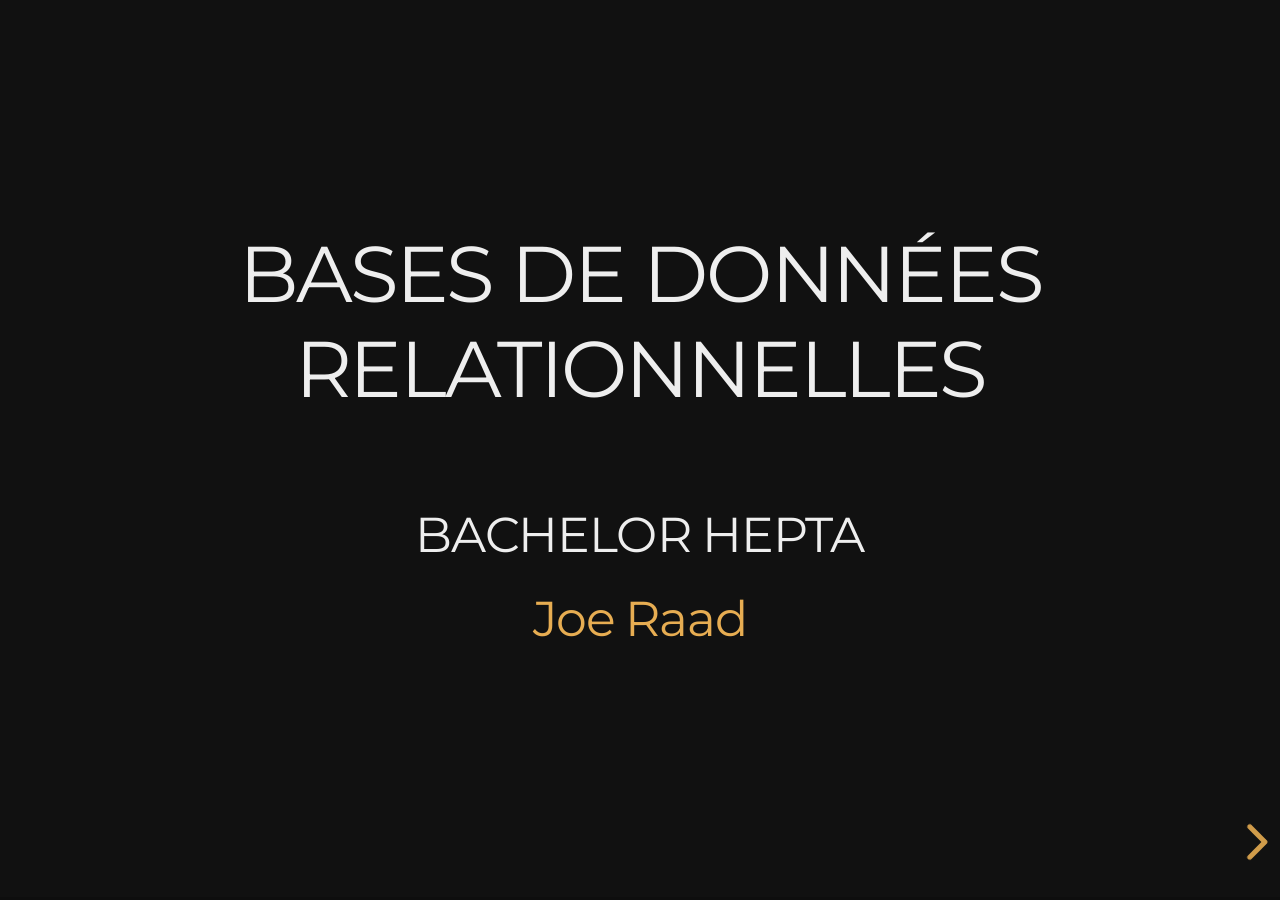
==== index.html @ 390ecd88 "Initial commit: Graphes de Connaissances course slides Reveal.js deck for the "Graphes de Connaissan" ====
<!doctype html>
<html lang="en">

<head>
	<meta charset="utf-8">
	<meta name="viewport" content="width=device-width, initial-scale=1.0, maximum-scale=1.0, user-scalable=no">
	<meta name="robots" content="noindex, nofollow">

	<title>BDR - Joe Raad</title>

	<link rel="stylesheet" href="dist/reset.css">
	<link rel="stylesheet" href="dist/reveal.css">
	<link rel="stylesheet" href="dist/theme/night.css">
	<link rel="stylesheet" href="css/custom.css">

	<!-- Theme used for syntax highlighted code -->
	<link rel="stylesheet" href="plugin/highlight/monokai.css">
</head>

<body>
	<div class="reveal">
		<div class="slides">
			<section>
				<h2>BASES DE DONNÉES RELATIONNELLES</h2>
				<br>
				<h3>BACHELOR HEPTA</h3>
				</p>
				<p>
				<h3><a href="http://joe-raad.com">Joe Raad</a>
					<h3>
						</p>
			</section>
			<section id="fragments">
				<h3>Qu'est-ce qu'une base de données relationnelle (BDR) ?</h3>
				<p>
					C'est un système de gestion de données qui organisent les informations en tables interconnectées.
				</p>
				<p class="fragment">
					Les BDR permettent de stocker, organiser et interroger des données de manière structurée.
				</p>
			</section>
			<section>
				<h3>Les feuilles de calcul sont-elles des BDR ?</h3>
				<img src="figures/feuilles-de-calcul.png" alt="Logo IBM" style="max-width: 50%; height: auto;">
				<p>
					Les feuilles de calcul (comme Excel, Sheets, LibreOfficeCalc) sont accessibles et faciles à utiliser
					ce qui les rend populaires pour des
					tâches simples de gestion de données.
				</p>
				<p class="fragment">
					Elles peuvent être considérées comme des bases de données simples, 
					<strong>mais elles ne sont pas des BDR.</strong>
				</p>
			</section>

			<section>
				<h3>Fonctionnalités des feuilles de calcul</h3>
				<p>
					Avec une feuille de calcul, il est possible de :
				<ul>
					<li class="fragment">Stocker des données de façon structurée.
					<li class="fragment">Trier, filtrer et rechercher des données.
					<li class="fragment">Effectuer des calculs en utilisant des formules.
					<li class="fragment">Créer des graphiques pour visualiser les données.
					<li class="fragment">Partager et collaborer sur les données avec d’autres utilisateurs.
				</ul>
				</p>

			</section>

			<section>
				<h3>Limites des feuilles de calcul</h3>
				<ul>
					<li class="fragment">Sécurité et permissions limitées
					<li class="fragment">Peu adaptée aux grands volumes
					<li class="fragment">Pas de gestion de conflits
					<li class="fragment">Pas de langage de requête
					<li class="fragment">Redondance des données
					<li class="fragment">Aucune garantie d’intégrité
				</ul>
				<aside class="notes">
					- Sécurité et permissions limitées : Il est difficile de contrôler précisément qui peut voir ou
					modifier les données.
					- Peu adaptée aux grands volumes : Les performances diminuent rapidement avec de grandes quantités
					de données.
					- Pas multi-utilisateur : Les conflits apparaissent facilement si plusieurs personnes éditent le
					fichier en même temps.
					- Pas de langage de requête : On utilise des formules à la place d’un langage structuré comme SQL.
					- Redondance des données : Les mêmes informations peuvent être dupliquées à plusieurs endroits, ce
					qui augmente le risque d’erreurs.
					- Aucune garantie d’intégrité : Il n’y a pas de règles automatiques pour empêcher les incohérences
					ou les erreurs logiques dans les données.
				</aside>
			</section>

			<section id="fragments">
				<h3>Pourquoi utiliser une BDR ?</h3>
				<p>
				<ul>
					<li class="fragment">Éviter la redondance des données</li>
					<li class="fragment">Améliorer l'intégrité des données</li>
					<li class="fragment">Interroger des données complexes</li>
					<li class="fragment">Gérer et manipuler de grandes quantités de données</li>
					<li class="fragment">Sécuriser les données (permissions utilisateurs)</li>
					<li class="fragment">Gérer l'accès concurrent</li>
				</ul>
				</p>
			</section>


			<section data-transition="slide" data-background-transition="zoom">

				<section>
					<h3>Cas pratique:</h3>
					<p>
						Organisation des résultats des finales de Rolland Garros.
					</p>
					<img src="figures/rg-logo.svg" alt="Roland Garros"
						style="max-width: 20%; height: auto;">
				</section>
				<section>
					<h3>Gestion avec les feuilles de calcul</h3>
					<img src="figures/example-rg.png" alt="Feuille de calcul des finales de Roland Garros"
						style="max-width: 100%; height: auto;">
				</section>
				<section>
					<h3>Redondance</h3>
					<p>
						La date de naissance de Nadal ne changera pas mais répété à plusieurs reprises.
					</p>
					<img src="figures/example-rg.png" alt="Feuille de calcul des finales de Roland Garros"
						style="max-width: 100%; height: auto;">
				</section>
				<section>
					<h3>Incohérence</h3>
					<p>
						Risque d’erreurs de saisie (ex : "Espagne", "Espagnol", "espagnole").
					</p>
					<img src="figures/example-rg.png" alt="Feuille de calcul des finales de Roland Garros"
						style="max-width: 100%; height: auto;">
				</section>
				<section>
					<h3>Manque d’intégrité</h3>
					<p>
						Aucune règle n’empêche le même joueur d’avoir deux dates de naissances différentes ou de jouer contre lui même
					</p>
					<img src="figures/example-rg.png" alt="Feuille de calcul des finales de Roland Garros"
						style="max-width: 100%; height: auto;">
				</section>
				<section>
					<h3>Difficulté d’analyse</h3>
					<p>
						Pour connaître le nombre de victoires de Nadal, il faudra uniformiser les données puis compter le nombre de fois où son nom apparait comme num joueur désigné par “victoire”
					</p>
					<img src="figures/example-rg.png" alt="Feuille de calcul des finales de Roland Garros"
						style="max-width: 100%; height: auto;">
				</section>
				<section>
					<h3>Passage à l’échelle</h3>
					<p>
						Plus la table grandit, avec des détails sur chaque partie de chaque match, plus les problèmes s’accentuent.
					</p>
					<img src="figures/example-rg.png" alt="Feuille de calcul des finales de Roland Garros"
						style="max-width: 100%; height: auto;">
				</section>
				<section>
					<h3>La solution en BDR</h3>
					<img src="figures/example-rg-bd.png" alt="Feuille de calcul des finales de Roland Garros"
						style="max-width: 70%; height: auto;">
				</section>
			</section>
			<section>
				<h3>Conclusion</h3>
				<p>
					Les feuilles de calcul sont pratiques pour des tâches simples, mais elles ne sont pas adaptées pour la gestion de données complexes et volumineuses.
					</p>
				<p class="fragment">
					Les BDR sont essentielles pour la gestion des données dans de nombreux domaines, notamment les
					entreprises, les administrations publiques, les transactions financières et les applications web.
				</p>
				<aside class="notes">
					Par exemple, dans les entreprises, elles permettent de centraliser des informations critiques telles que les données clients, les commandes, les stocks ou la comptabilité. 
					Dans les administrations publiques, elles servent à gérer des bases de données citoyennes (état civil, impôts, sécurité sociale). 
					Dans le secteur des transactions financières, les BDR assurent la fiabilité et la traçabilité des opérations bancaires en temps réel, tout en garantissant la sécurité des données sensibles. 
					Enfin, dans les applications web, comme les sites e-commerce ou les réseaux sociaux, elles gèrent efficacement les profils utilisateurs, les contenus, les historiques d’achat ou les interactions en ligne, tout en permettant un accès rapide et simultané à des millions d’utilisateurs.
				</aside>
			</section>
			<section>
				<h3>Objectifs du cours</h3>
				<p>
					À la fin de ce cours, vous serez capable de:
				<ol>
					<li>Comprendre l’histoire et la motivation des BDR</li>
					<li>Modéliser des données de manière efficace</li>
					<li>Créer une base de données dans un SGBD</li>
					<li>Interroger les données avec SQL</li>
				</ol>
				</p>
			</section>

			<section>
				<h3>Histoire des BDR</h3>
				<p>
					Les BDR ont été introduites dans les années 1970 par Edgar F. Codd, qui a proposé le modèle
					relationnel.
					<img src="figures/codd-image.jpeg" alt="Feuille de calcul des finales de Roland Garros"
						style="max-width: 60%; height: auto;">
				</p>
			</section>
			<section>
				<h3>Stockage des données avant les bases de données</h3>
				<p>
					Jusqu'aux années 1960, les données étaient principalement stockées dans des fichiers physiques
					(cartes perforées, bandes magnétiques, fichiers séquentiels sur disque). Chaque application gérait
					ses propres fichiers, ce qui rendait le partage et la maintenance des données complexes et sujets
					aux erreurs.
				</p>
			</section>
			<section>
				<h3>L'apparition des systèmes hiérarchiques</h3>
				<p>
					Dans les années 1960, IBM introduit le système hiérarchique IMS (Information Management System) pour
					la mission Apollo. Les données étaient organisées en arborescences, ce qui améliorait la gestion
					mais restait rigide et difficile à adapter à de nouveaux besoins.
				</p>
			</section>
			<section>
				<h3>Les limites des modèles hiérarchiques</h3>
				<p>
					Les modèles hiérarchiques dominaient jusqu'au début des années 1970. Ils souffraient
					d'un manque de flexibilité, de redondance et de complexité dans la navigation et la modification des
					données.
				</p>
			</section>
			<section>
				<h3>Fondation des BDR</h3>
				<p>
					<small>En 1970, Edgar F. (Ted) Codd, chercheur chez IBM, publie l'article fondateur.</small>
				</p>
				<p>
					Il propose d'organiser les données en tables (relations), indépendamment de la structure physique,
					pour plus de flexibilité et de simplicité.
				</p>
				<img src="figures/codd-paper.png" alt="Papier de Ted Codd" style="max-width: 50%; height: auto;">
			</section>
			<section>
				<h3>Systèmes de gestion de base de données (SGBD)</h3>
				<p>
					IBM développe le prototype System R dans les années 1970, mais c'est Oracle qui lance en 1979 le
					premier SGBD relationnel commercial.
				</p>
				<img src="figures/IBM-logo.jpeg" alt="Logo IBM" style="max-width: 20%; height: auto;">
				
				<p>
					<small>D'autres acteurs comme IBM (DB2) et Ingres suivent rapidement, adoptant aussi le modèle
						relationnel de Codd.</small>
				</p>
			</section>
			<section>
				<h3>L'arrivée du langage SQL</h3>
				<p>
					Le langage SQL (Structured Query Language) est conçu dans le cadre du projet System R chez IBM au
					milieu des années 1970. Il devient rapidement le standard pour interroger et manipuler les bases de
					données relationnelles, et est adopté par tous les grands SGBD dès les années 1980.
				</p>
			</section>
			<section>
				<h3>Motivation des BDR</h3>
				<p>
					Les BDR permettent de structurer les données, d'assurer leur intégrité et de faciliter leur
					manipulation.
				</p>
			</section>
			<section>
				<h3>Modélisation des données</h3>
				<p>
					La modélisation des données est le processus de création d'un modèle abstrait qui représente les
					données et leurs relations.
				</p>
			</section>

			<section>
				<h3>Modèle relationnel</h3>
				<p>
					Le modèle relationnel organise les données en tables, où chaque table représente une entité et les
					colonnes représentent les attributs de cette entité.
				</p>
			</section>
			<section>
				<h3>Création d’une BDR</h3>
				<p>
					Pour créer une base de données relationnelle, on utilise un SGBD (Système de Gestion de Base de
					Données) comme MySQL, PostgreSQL ou SQLite.
				</p>
			</section>
			<section>
				<h3>Interrogation des données avec SQL</h3>
				<p>
					SQL (Structured Query Language) est le langage standard pour interagir avec les bases de données
					relationnelles.
				</p>
			</section>
			<section>
				<h3>Le cours est divisé en plusieurs sections</h3>
				<ol>
					<li>Introduction aux BDR</li>
					<li>Modélisation des données</li>
					<li>Création d’une BDR</li>
					<li>Interrogation des données avec SQL</li>
				</ol>
			</section>

			<section>
				<h3>Conclusion</h3>
				<p>
					Les bases de données relationnelles sont essentielles pour la gestion des données dans de nombreux
					domaines.
				</p>
			</section>
		</div>
	</div>

	<script src="dist/reveal.js"></script>
	<script src="plugin/notes/notes.js"></script>
	<script src="plugin/markdown/markdown.js"></script>
	<script src="plugin/highlight/highlight.js"></script>
	<script>
		// More info about initialization & config:
		// - https://revealjs.com/initialization/
		// - https://revealjs.com/config/
		Reveal.initialize({
			hash: true,

			// Learn about plugins: https://revealjs.com/plugins/
			plugins: [RevealMarkdown, RevealHighlight, RevealNotes]
		});
	</script>
</body>

</html>
---- dist/reveal.css ----
/**
 * reveal.js 5.2.0
 * https://revealjs.com
 * MIT licensed
 *
 * Copyright (C) 2011-2024 Hakim El Hattab, https://hakim.se
 */

.reveal .r-stretch,.reveal .stretch{max-width:none;max-height:none}.reveal pre.r-stretch code,.reveal pre.stretch code{height:100%;max-height:100%;box-sizing:border-box}.reveal .r-fit-text{display:inline-block;white-space:nowrap}.reveal .r-stack{display:grid;grid-template-rows:100%}.reveal .r-stack>*{grid-area:1/1;margin:auto}.reveal .r-hstack,.reveal .r-vstack{display:flex}.reveal .r-hstack img,.reveal .r-hstack video,.reveal .r-vstack img,.reveal .r-vstack video{min-width:0;min-height:0;object-fit:contain}.reveal .r-vstack{flex-direction:column;align-items:center;justify-content:center}.reveal .r-hstack{flex-direction:row;align-items:center;justify-content:center}.reveal .items-stretch{align-items:stretch}.reveal .items-start{align-items:flex-start}.reveal .items-center{align-items:center}.reveal .items-end{align-items:flex-end}.reveal .justify-between{justify-content:space-between}.reveal .justify-around{justify-content:space-around}.reveal .justify-start{justify-content:flex-start}.reveal .justify-center{justify-content:center}.reveal .justify-end{justify-content:flex-end}html.reveal-full-page{width:100%;height:100%;height:100vh;height:calc(var(--vh,1vh) * 100);height:100dvh;overflow:hidden}.reveal-viewport{height:100%;overflow:hidden;position:relative;line-height:1;margin:0;background-color:#fff;color:#000;--r-controls-spacing:12px;--r-overlay-header-height:40px;--r-overlay-margin:0px;--r-overlay-padding:6px;--r-overlay-gap:5px}@media screen and (max-width:1024px),(max-height:768px){.reveal-viewport{--r-overlay-header-height:26px}}.reveal-viewport:fullscreen{top:0!important;left:0!important;width:100%!important;height:100%!important;transform:none!important}.reveal .fragment{transition:all .2s ease}.reveal .fragment:not(.custom){opacity:0;visibility:hidden;will-change:opacity}.reveal .fragment.visible{opacity:1;visibility:inherit}.reveal .fragment.disabled{transition:none}.reveal .fragment.grow{opacity:1;visibility:inherit}.reveal .fragment.grow.visible{transform:scale(1.3)}.reveal .fragment.shrink{opacity:1;visibility:inherit}.reveal .fragment.shrink.visible{transform:scale(.7)}.reveal .fragment.zoom-in{transform:scale(.1)}.reveal .fragment.zoom-in.visible{transform:none}.reveal .fragment.fade-out{opacity:1;visibility:inherit}.reveal .fragment.fade-out.visible{opacity:0;visibility:hidden}.reveal .fragment.semi-fade-out{opacity:1;visibility:inherit}.reveal .fragment.semi-fade-out.visible{opacity:.5;visibility:inherit}.reveal .fragment.strike{opacity:1;visibility:inherit}.reveal .fragment.strike.visible{text-decoration:line-through}.reveal .fragment.fade-up{transform:translate(0,40px)}.reveal .fragment.fade-up.visible{transform:translate(0,0)}.reveal .fragment.fade-down{transform:translate(0,-40px)}.reveal .fragment.fade-down.visible{transform:translate(0,0)}.reveal .fragment.fade-right{transform:translate(-40px,0)}.reveal .fragment.fade-right.visible{transform:translate(0,0)}.reveal .fragment.fade-left{transform:translate(40px,0)}.reveal .fragment.fade-left.visible{transform:translate(0,0)}.reveal .fragment.current-visible,.reveal .fragment.fade-in-then-out{opacity:0;visibility:hidden}.reveal .fragment.current-visible.current-fragment,.reveal .fragment.fade-in-then-out.current-fragment{opacity:1;visibility:inherit}.reveal .fragment.fade-in-then-semi-out{opacity:0;visibility:hidden}.reveal .fragment.fade-in-then-semi-out.visible{opacity:.5;visibility:inherit}.reveal .fragment.fade-in-then-semi-out.current-fragment{opacity:1;visibility:inherit}.reveal .fragment.highlight-blue,.reveal .fragment.highlight-current-blue,.reveal .fragment.highlight-current-green,.reveal .fragment.highlight-current-red,.reveal .fragment.highlight-green,.reveal .fragment.highlight-red{opacity:1;visibility:inherit}.reveal .fragment.highlight-red.visible{color:#ff2c2d}.reveal .fragment.highlight-green.visible{color:#17ff2e}.reveal .fragment.highlight-blue.visible{color:#1b91ff}.reveal .fragment.highlight-current-red.current-fragment{color:#ff2c2d}.reveal .fragment.highlight-current-green.current-fragment{color:#17ff2e}.reveal .fragment.highlight-current-blue.current-fragment{color:#1b91ff}.reveal:after{content:"";font-style:italic}.reveal iframe{z-index:1}.reveal a{position:relative}@keyframes bounce-right{0%,10%,25%,40%,50%{transform:translateX(0)}20%{transform:translateX(10px)}30%{transform:translateX(-5px)}}@keyframes bounce-left{0%,10%,25%,40%,50%{transform:translateX(0)}20%{transform:translateX(-10px)}30%{transform:translateX(5px)}}@keyframes bounce-down{0%,10%,25%,40%,50%{transform:translateY(0)}20%{transform:translateY(10px)}30%{transform:translateY(-5px)}}.reveal .controls{display:none;position:absolute;top:auto;bottom:var(--r-controls-spacing);right:var(--r-controls-spacing);left:auto;z-index:11;color:#000;pointer-events:none;font-size:10px}.reveal .controls button{position:absolute;padding:0;background-color:transparent;border:0;outline:0;cursor:pointer;color:currentColor;transform:scale(.9999);transition:color .2s ease,opacity .2s ease,transform .2s ease;z-index:2;pointer-events:auto;font-size:inherit;visibility:hidden;opacity:0;-webkit-appearance:none;-webkit-tap-highlight-color:transparent}.reveal .controls .controls-arrow:after,.reveal .controls .controls-arrow:before{content:"";position:absolute;top:0;left:0;width:2.6em;height:.5em;border-radius:.25em;background-color:currentColor;transition:all .15s ease,background-color .8s ease;transform-origin:.2em 50%;will-change:transform}.reveal .controls .controls-arrow{position:relative;width:3.6em;height:3.6em}.reveal .controls .controls-arrow:before{transform:translateX(.5em) translateY(1.55em) rotate(45deg)}.reveal .controls .controls-arrow:after{transform:translateX(.5em) translateY(1.55em) rotate(-45deg)}.reveal .controls .controls-arrow:hover:before{transform:translateX(.5em) translateY(1.55em) rotate(40deg)}.reveal .controls .controls-arrow:hover:after{transform:translateX(.5em) translateY(1.55em) rotate(-40deg)}.reveal .controls .controls-arrow:active:before{transform:translateX(.5em) translateY(1.55em) rotate(36deg)}.reveal .controls .controls-arrow:active:after{transform:translateX(.5em) translateY(1.55em) rotate(-36deg)}.reveal .controls .navigate-left{right:6.4em;bottom:3.2em;transform:translateX(-10px)}.reveal .controls .navigate-left.highlight{animation:bounce-left 2s 50 both ease-out}.reveal .controls .navigate-right{right:0;bottom:3.2em;transform:translateX(10px)}.reveal .controls .navigate-right .controls-arrow{transform:rotate(180deg)}.reveal .controls .navigate-right.highlight{animation:bounce-right 2s 50 both ease-out}.reveal .controls .navigate-up{right:3.2em;bottom:6.4em;transform:translateY(-10px)}.reveal .controls .navigate-up .controls-arrow{transform:rotate(90deg)}.reveal .controls .navigate-down{right:3.2em;bottom:-1.4em;padding-bottom:1.4em;transform:translateY(10px)}.reveal .controls .navigate-down .controls-arrow{transform:rotate(-90deg)}.reveal .controls .navigate-down.highlight{animation:bounce-down 2s 50 both ease-out}.reveal .controls[data-controls-back-arrows=faded] .navigate-up.enabled{opacity:.3}.reveal .controls[data-controls-back-arrows=faded] .navigate-up.enabled:hover{opacity:1}.reveal .controls[data-controls-back-arrows=hidden] .navigate-up.enabled{opacity:0;visibility:hidden}.reveal .controls .enabled{visibility:visible;opacity:.9;cursor:pointer;transform:none}.reveal .controls .enabled.fragmented{opacity:.5}.reveal .controls .enabled.fragmented:hover,.reveal .controls .enabled:hover{opacity:1}.reveal:not(.rtl) .controls[data-controls-back-arrows=faded] .navigate-left.enabled{opacity:.3}.reveal:not(.rtl) .controls[data-controls-back-arrows=faded] .navigate-left.enabled:hover{opacity:1}.reveal:not(.rtl) .controls[data-controls-back-arrows=hidden] .navigate-left.enabled{opacity:0;visibility:hidden}.reveal.rtl .controls[data-controls-back-arrows=faded] .navigate-right.enabled{opacity:.3}.reveal.rtl .controls[data-controls-back-arrows=faded] .navigate-right.enabled:hover{opacity:1}.reveal.rtl .controls[data-controls-back-arrows=hidden] .navigate-right.enabled{opacity:0;visibility:hidden}.reveal[data-navigation-mode=linear].has-horizontal-slides .navigate-down,.reveal[data-navigation-mode=linear].has-horizontal-slides .navigate-up{display:none}.reveal:not(.has-vertical-slides) .controls .navigate-left,.reveal[data-navigation-mode=linear].has-horizontal-slides .navigate-left{bottom:1.4em;right:5.5em}.reveal:not(.has-vertical-slides) .controls .navigate-right,.reveal[data-navigation-mode=linear].has-horizontal-slides .navigate-right{bottom:1.4em;right:.5em}.reveal:not(.has-horizontal-slides) .controls .navigate-up{right:1.4em;bottom:5em}.reveal:not(.has-horizontal-slides) .controls .navigate-down{right:1.4em;bottom:.5em}.reveal.has-dark-background .controls{color:#fff}.reveal.has-light-background .controls{color:#000}.reveal.no-hover .controls .controls-arrow:active:before,.reveal.no-hover .controls .controls-arrow:hover:before{transform:translateX(.5em) translateY(1.55em) rotate(45deg)}.reveal.no-hover .controls .controls-arrow:active:after,.reveal.no-hover .controls .controls-arrow:hover:after{transform:translateX(.5em) translateY(1.55em) rotate(-45deg)}@media screen and (min-width:500px){.reveal-viewport{--r-controls-spacing:0.8em}.reveal .controls[data-controls-layout=edges]{top:0;right:0;bottom:0;left:0}.reveal .controls[data-controls-layout=edges] .navigate-down,.reveal .controls[data-controls-layout=edges] .navigate-left,.reveal .controls[data-controls-layout=edges] .navigate-right,.reveal .controls[data-controls-layout=edges] .navigate-up{bottom:auto;right:auto}.reveal .controls[data-controls-layout=edges] .navigate-left{top:50%;left:var(--r-controls-spacing);margin-top:-1.8em}.reveal .controls[data-controls-layout=edges] .navigate-right{top:50%;right:var(--r-controls-spacing);margin-top:-1.8em}.reveal .controls[data-controls-layout=edges] .navigate-up{top:var(--r-controls-spacing);left:50%;margin-left:-1.8em}.reveal .controls[data-controls-layout=edges] .navigate-down{bottom:calc(var(--r-controls-spacing) - 1.4em + .3em);left:50%;margin-left:-1.8em}}.reveal .progress{position:absolute;display:none;height:3px;width:100%;bottom:0;left:0;z-index:10;background-color:rgba(0,0,0,.2);color:#fff}.reveal .progress:after{content:"";display:block;position:absolute;height:10px;width:100%;top:-10px}.reveal .progress span{display:block;height:100%;width:100%;background-color:currentColor;transition:transform .8s cubic-bezier(.26,.86,.44,.985);transform-origin:0 0;transform:scaleX(0)}.reveal .slide-number{position:absolute;display:block;right:8px;bottom:8px;z-index:31;font-family:Helvetica,sans-serif;font-size:12px;line-height:1;color:#fff;background-color:rgba(0,0,0,.4);padding:5px}.reveal .slide-number a{color:currentColor}.reveal .slide-number-delimiter{margin:0 3px}.reveal{position:relative;width:100%;height:100%;overflow:hidden;touch-action:pinch-zoom}.reveal.embedded{touch-action:pan-y}.reveal.embedded.is-vertical-slide{touch-action:none}.reveal .slides{position:absolute;width:100%;height:100%;top:0;right:0;bottom:0;left:0;margin:auto;pointer-events:none;overflow:visible;z-index:1;text-align:center;perspective:600px;perspective-origin:50% 40%}.reveal .slides>section{perspective:600px}.reveal .slides>section,.reveal .slides>section>section{display:none;position:absolute;width:100%;pointer-events:auto;z-index:10;transform-style:flat;transition:transform-origin .8s cubic-bezier(.26,.86,.44,.985),transform .8s cubic-bezier(.26,.86,.44,.985),visibility .8s cubic-bezier(.26,.86,.44,.985),opacity .8s cubic-bezier(.26,.86,.44,.985)}.reveal[data-transition-speed=fast] .slides section{transition-duration:.4s}.reveal[data-transition-speed=slow] .slides section{transition-duration:1.2s}.reveal .slides section[data-transition-speed=fast]{transition-duration:.4s}.reveal .slides section[data-transition-speed=slow]{transition-duration:1.2s}.reveal .slides>section.stack{padding-top:0;padding-bottom:0;pointer-events:none;height:100%}.reveal .slides>section.present,.reveal .slides>section>section.present{display:block;z-index:11;opacity:1}.reveal .slides>section:empty,.reveal .slides>section>section:empty,.reveal .slides>section>section[data-background-interactive],.reveal .slides>section[data-background-interactive]{pointer-events:none}.reveal.center,.reveal.center .slides,.reveal.center .slides section{min-height:0!important}.reveal .slides>section:not(.present),.reveal .slides>section>section:not(.present){pointer-events:none}.reveal.overview .slides>section,.reveal.overview .slides>section>section{pointer-events:auto}.reveal .slides>section.future,.reveal .slides>section.future>section,.reveal .slides>section.past,.reveal .slides>section.past>section,.reveal .slides>section>section.future,.reveal .slides>section>section.past{opacity:0}.reveal .slides>section[data-transition=slide].past,.reveal .slides>section[data-transition~=slide-out].past,.reveal.slide .slides>section:not([data-transition]).past{transform:translate(-150%,0)}.reveal .slides>section[data-transition=slide].future,.reveal .slides>section[data-transition~=slide-in].future,.reveal.slide .slides>section:not([data-transition]).future{transform:translate(150%,0)}.reveal .slides>section>section[data-transition=slide].past,.reveal .slides>section>section[data-transition~=slide-out].past,.reveal.slide .slides>section>section:not([data-transition]).past{transform:translate(0,-150%)}.reveal .slides>section>section[data-transition=slide].future,.reveal .slides>section>section[data-transition~=slide-in].future,.reveal.slide .slides>section>section:not([data-transition]).future{transform:translate(0,150%)}.reveal .slides>section[data-transition=linear].past,.reveal .slides>section[data-transition~=linear-out].past,.reveal.linear .slides>section:not([data-transition]).past{transform:translate(-150%,0)}.reveal .slides>section[data-transition=linear].future,.reveal .slides>section[data-transition~=linear-in].future,.reveal.linear .slides>section:not([data-transition]).future{transform:translate(150%,0)}.reveal .slides>section>section[data-transition=linear].past,.reveal .slides>section>section[data-transition~=linear-out].past,.reveal.linear .slides>section>section:not([data-transition]).past{transform:translate(0,-150%)}.reveal .slides>section>section[data-transition=linear].future,.reveal .slides>section>section[data-transition~=linear-in].future,.reveal.linear .slides>section>section:not([data-transition]).future{transform:translate(0,150%)}.reveal .slides section[data-transition=default].stack,.reveal.default .slides section.stack{transform-style:preserve-3d}.reveal .slides>section[data-transition=default].past,.reveal .slides>section[data-transition~=default-out].past,.reveal.default .slides>section:not([data-transition]).past{transform:translate3d(-100%,0,0) rotateY(-90deg) translate3d(-100%,0,0)}.reveal .slides>section[data-transition=default].future,.reveal .slides>section[data-transition~=default-in].future,.reveal.default .slides>section:not([data-transition]).future{transform:translate3d(100%,0,0) rotateY(90deg) translate3d(100%,0,0)}.reveal .slides>section>section[data-transition=default].past,.reveal .slides>section>section[data-transition~=default-out].past,.reveal.default .slides>section>section:not([data-transition]).past{transform:translate3d(0,-300px,0) rotateX(70deg) translate3d(0,-300px,0)}.reveal .slides>section>section[data-transition=default].future,.reveal .slides>section>section[data-transition~=default-in].future,.reveal.default .slides>section>section:not([data-transition]).future{transform:translate3d(0,300px,0) rotateX(-70deg) translate3d(0,300px,0)}.reveal .slides section[data-transition=convex].stack,.reveal.convex .slides section.stack{transform-style:preserve-3d}.reveal .slides>section[data-transition=convex].past,.reveal .slides>section[data-transition~=convex-out].past,.reveal.convex .slides>section:not([data-transition]).past{transform:translate3d(-100%,0,0) rotateY(-90deg) translate3d(-100%,0,0)}.reveal .slides>section[data-transition=convex].future,.reveal .slides>section[data-transition~=convex-in].future,.reveal.convex .slides>section:not([data-transition]).future{transform:translate3d(100%,0,0) rotateY(90deg) translate3d(100%,0,0)}.reveal .slides>section>section[data-transition=convex].past,.reveal .slides>section>section[data-transition~=convex-out].past,.reveal.convex .slides>section>section:not([data-transition]).past{transform:translate3d(0,-300px,0) rotateX(70deg) translate3d(0,-300px,0)}.reveal .slides>section>section[data-transition=convex].future,.reveal .slides>section>section[data-transition~=convex-in].future,.reveal.convex .slides>section>section:not([data-transition]).future{transform:translate3d(0,300px,0) rotateX(-70deg) translate3d(0,300px,0)}.reveal .slides section[data-transition=concave].stack,.reveal.concave .slides section.stack{transform-style:preserve-3d}.reveal .slides>section[data-transition=concave].past,.reveal .slides>section[data-transition~=concave-out].past,.reveal.concave .slides>section:not([data-transition]).past{transform:translate3d(-100%,0,0) rotateY(90deg) translate3d(-100%,0,0)}.reveal .slides>section[data-transition=concave].future,.reveal .slides>section[data-transition~=concave-in].future,.reveal.concave .slides>section:not([data-transition]).future{transform:translate3d(100%,0,0) rotateY(-90deg) translate3d(100%,0,0)}.reveal .slides>section>section[data-transition=concave].past,.reveal .slides>section>section[data-transition~=concave-out].past,.reveal.concave .slides>section>section:not([data-transition]).past{transform:translate3d(0,-80%,0) rotateX(-70deg) translate3d(0,-80%,0)}.reveal .slides>section>section[data-transition=concave].future,.reveal .slides>section>section[data-transition~=concave-in].future,.reveal.concave .slides>section>section:not([data-transition]).future{transform:translate3d(0,80%,0) rotateX(70deg) translate3d(0,80%,0)}.reveal .slides section[data-transition=zoom],.reveal.zoom .slides section:not([data-transition]){transition-timing-function:ease}.reveal .slides>section[data-transition=zoom].past,.reveal .slides>section[data-transition~=zoom-out].past,.reveal.zoom .slides>section:not([data-transition]).past{visibility:hidden;transform:scale(16)}.reveal .slides>section[data-transition=zoom].future,.reveal .slides>section[data-transition~=zoom-in].future,.reveal.zoom .slides>section:not([data-transition]).future{visibility:hidden;transform:scale(.2)}.reveal .slides>section>section[data-transition=zoom].past,.reveal .slides>section>section[data-transition~=zoom-out].past,.reveal.zoom .slides>section>section:not([data-transition]).past{transform:scale(16)}.reveal .slides>section>section[data-transition=zoom].future,.reveal .slides>section>section[data-transition~=zoom-in].future,.reveal.zoom .slides>section>section:not([data-transition]).future{transform:scale(.2)}.reveal.cube .slides{perspective:1300px}.reveal.cube .slides section{padding:30px;min-height:700px;backface-visibility:hidden;box-sizing:border-box;transform-style:preserve-3d}.reveal.center.cube .slides section{min-height:0}.reveal.cube .slides section:not(.stack):before{content:"";position:absolute;display:block;width:100%;height:100%;left:0;top:0;background:rgba(0,0,0,.1);border-radius:4px;transform:translateZ(-20px)}.reveal.cube .slides section:not(.stack):after{content:"";position:absolute;display:block;width:90%;height:30px;left:5%;bottom:0;background:0 0;z-index:1;border-radius:4px;box-shadow:0 95px 25px rgba(0,0,0,.2);transform:translateZ(-90px) rotateX(65deg)}.reveal.cube .slides>section.stack{padding:0;background:0 0}.reveal.cube .slides>section.past{transform-origin:100% 0;transform:translate3d(-100%,0,0) rotateY(-90deg)}.reveal.cube .slides>section.future{transform-origin:0 0;transform:translate3d(100%,0,0) rotateY(90deg)}.reveal.cube .slides>section>section.past{transform-origin:0 100%;transform:translate3d(0,-100%,0) rotateX(90deg)}.reveal.cube .slides>section>section.future{transform-origin:0 0;transform:translate3d(0,100%,0) rotateX(-90deg)}.reveal.page .slides{perspective-origin:0 50%;perspective:3000px}.reveal.page .slides section{padding:30px;min-height:700px;box-sizing:border-box;transform-style:preserve-3d}.reveal.page .slides section.past{z-index:12}.reveal.page .slides section:not(.stack):before{content:"";position:absolute;display:block;width:100%;height:100%;left:0;top:0;background:rgba(0,0,0,.1);transform:translateZ(-20px)}.reveal.page .slides section:not(.stack):after{content:"";position:absolute;display:block;width:90%;height:30px;left:5%;bottom:0;background:0 0;z-index:1;border-radius:4px;box-shadow:0 95px 25px rgba(0,0,0,.2);transform:translateZ(-90px) rotateX(65deg)}.reveal.page .slides>section.stack{padding:0;background:0 0}.reveal.page .slides>section.past{transform-origin:0 0;transform:translate3d(-40%,0,0) rotateY(-80deg)}.reveal.page .slides>section.future{transform-origin:100% 0;transform:translate3d(0,0,0)}.reveal.page .slides>section>section.past{transform-origin:0 0;transform:translate3d(0,-40%,0) rotateX(80deg)}.reveal.page .slides>section>section.future{transform-origin:0 100%;transform:translate3d(0,0,0)}.reveal .slides section[data-transition=fade],.reveal.fade .slides section:not([data-transition]),.reveal.fade .slides>section>section:not([data-transition]){transform:none;transition:opacity .5s}.reveal.fade.overview .slides section,.reveal.fade.overview .slides>section>section{transition:none}.reveal .slides section[data-transition=none],.reveal.none .slides section:not([data-transition]){transform:none;transition:none}.reveal .pause-overlay{position:absolute;top:0;left:0;width:100%;height:100%;background:#000;visibility:hidden;opacity:0;z-index:100;transition:all 1s ease}.reveal .pause-overlay .resume-button{position:absolute;bottom:20px;right:20px;color:#ccc;border-radius:2px;padding:6px 14px;border:2px solid #ccc;font-size:16px;background:0 0;cursor:pointer}.reveal .pause-overlay .resume-button:hover{color:#fff;border-color:#fff}.reveal.paused .pause-overlay{visibility:visible;opacity:1}.reveal .no-transition,.reveal .no-transition *,.reveal .slides.disable-slide-transitions section{transition:none!important}.reveal .slides.disable-slide-transitions section{transform:none!important}.reveal .backgrounds{position:absolute;width:100%;height:100%;top:0;left:0;perspective:600px}.reveal .slide-background{display:none;position:absolute;width:100%;height:100%;opacity:0;visibility:hidden;overflow:hidden;background-color:rgba(0,0,0,0);transition:all .8s cubic-bezier(.26,.86,.44,.985)}.reveal .slide-background-content{position:absolute;width:100%;height:100%;background-position:50% 50%;background-repeat:no-repeat;background-size:cover}.reveal .slide-background.stack{display:block}.reveal .slide-background.present{opacity:1;visibility:visible;z-index:2}.print-pdf .reveal .slide-background{opacity:1!important;visibility:visible!important}.reveal .slide-background video{position:absolute;width:100%;height:100%;max-width:none;max-height:none;top:0;left:0;object-fit:cover}.reveal .slide-background[data-background-size=contain] video{object-fit:contain}.reveal>.backgrounds .slide-background[data-background-transition=none],.reveal[data-background-transition=none]>.backgrounds .slide-background:not([data-background-transition]){transition:none}.reveal>.backgrounds .slide-background[data-background-transition=slide],.reveal[data-background-transition=slide]>.backgrounds .slide-background:not([data-background-transition]){opacity:1}.reveal>.backgrounds .slide-background.past[data-background-transition=slide],.reveal[data-background-transition=slide]>.backgrounds .slide-background.past:not([data-background-transition]){transform:translate(-100%,0)}.reveal>.backgrounds .slide-background.future[data-background-transition=slide],.reveal[data-background-transition=slide]>.backgrounds .slide-background.future:not([data-background-transition]){transform:translate(100%,0)}.reveal>.backgrounds .slide-background>.slide-background.past[data-background-transition=slide],.reveal[data-background-transition=slide]>.backgrounds .slide-background>.slide-background.past:not([data-background-transition]){transform:translate(0,-100%)}.reveal>.backgrounds .slide-background>.slide-background.future[data-background-transition=slide],.reveal[data-background-transition=slide]>.backgrounds .slide-background>.slide-background.future:not([data-background-transition]){transform:translate(0,100%)}.reveal>.backgrounds .slide-background.past[data-background-transition=convex],.reveal[data-background-transition=convex]>.backgrounds .slide-background.past:not([data-background-transition]){opacity:0;transform:translate3d(-100%,0,0) rotateY(-90deg) translate3d(-100%,0,0)}.reveal>.backgrounds .slide-background.future[data-background-transition=convex],.reveal[data-background-transition=convex]>.backgrounds .slide-background.future:not([data-background-transition]){opacity:0;transform:translate3d(100%,0,0) rotateY(90deg) translate3d(100%,0,0)}.reveal>.backgrounds .slide-background>.slide-background.past[data-background-transition=convex],.reveal[data-background-transition=convex]>.backgrounds .slide-background>.slide-background.past:not([data-background-transition]){opacity:0;transform:translate3d(0,-100%,0) rotateX(90deg) translate3d(0,-100%,0)}.reveal>.backgrounds .slide-background>.slide-background.future[data-background-transition=convex],.reveal[data-background-transition=convex]>.backgrounds .slide-background>.slide-background.future:not([data-background-transition]){opacity:0;transform:translate3d(0,100%,0) rotateX(-90deg) translate3d(0,100%,0)}.reveal>.backgrounds .slide-background.past[data-background-transition=concave],.reveal[data-background-transition=concave]>.backgrounds .slide-background.past:not([data-background-transition]){opacity:0;transform:translate3d(-100%,0,0) rotateY(90deg) translate3d(-100%,0,0)}.reveal>.backgrounds .slide-background.future[data-background-transition=concave],.reveal[data-background-transition=concave]>.backgrounds .slide-background.future:not([data-background-transition]){opacity:0;transform:translate3d(100%,0,0) rotateY(-90deg) translate3d(100%,0,0)}.reveal>.backgrounds .slide-background>.slide-background.past[data-background-transition=concave],.reveal[data-background-transition=concave]>.backgrounds .slide-background>.slide-background.past:not([data-background-transition]){opacity:0;transform:translate3d(0,-100%,0) rotateX(-90deg) translate3d(0,-100%,0)}.reveal>.backgrounds .slide-background>.slide-background.future[data-background-transition=concave],.reveal[data-background-transition=concave]>.backgrounds .slide-background>.slide-background.future:not([data-background-transition]){opacity:0;transform:translate3d(0,100%,0) rotateX(90deg) translate3d(0,100%,0)}.reveal>.backgrounds .slide-background[data-background-transition=zoom],.reveal[data-background-transition=zoom]>.backgrounds .slide-background:not([data-background-transition]){transition-timing-function:ease}.reveal>.backgrounds .slide-background.past[data-background-transition=zoom],.reveal[data-background-transition=zoom]>.backgrounds .slide-background.past:not([data-background-transition]){opacity:0;visibility:hidden;transform:scale(16)}.reveal>.backgrounds .slide-background.future[data-background-transition=zoom],.reveal[data-background-transition=zoom]>.backgrounds .slide-background.future:not([data-background-transition]){opacity:0;visibility:hidden;transform:scale(.2)}.reveal>.backgrounds .slide-background>.slide-background.past[data-background-transition=zoom],.reveal[data-background-transition=zoom]>.backgrounds .slide-background>.slide-background.past:not([data-background-transition]){opacity:0;visibility:hidden;transform:scale(16)}.reveal>.backgrounds .slide-background>.slide-background.future[data-background-transition=zoom],.reveal[data-background-transition=zoom]>.backgrounds .slide-background>.slide-background.future:not([data-background-transition]){opacity:0;visibility:hidden;transform:scale(.2)}.reveal[data-transition-speed=fast]>.backgrounds .slide-background{transition-duration:.4s}.reveal[data-transition-speed=slow]>.backgrounds .slide-background{transition-duration:1.2s}.reveal [data-auto-animate-target^=unmatched]{will-change:opacity}.reveal section[data-auto-animate]:not(.stack):not([data-auto-animate=running]) [data-auto-animate-target^=unmatched]{opacity:0}.reveal.overview{perspective-origin:50% 50%;perspective:700px}.reveal.overview .slides section{height:100%;top:0!important;opacity:1!important;overflow:hidden;visibility:visible!important;cursor:pointer;box-sizing:border-box}.reveal.overview .slides section.present,.reveal.overview .slides section:hover{outline:10px solid rgba(150,150,150,.6);outline-offset:10px}.reveal.overview .slides section.present{outline:10px solid var(--r-link-color)}.reveal.overview .slides section .fragment{opacity:1;transition:none}.reveal.overview .slides section:after,.reveal.overview .slides section:before{display:none!important}.reveal.overview .slides>section.stack{padding:0;top:0!important;background:0 0;outline:0;overflow:visible}.reveal.overview .backgrounds{perspective:inherit}.reveal.overview .backgrounds .slide-background{opacity:1;visibility:visible;outline:10px solid rgba(150,150,150,.1);outline-offset:10px}.reveal.overview .backgrounds .slide-background.stack{overflow:visible}.reveal.overview .slides section,.reveal.overview-deactivating .slides section{transition:none}.reveal.overview .backgrounds .slide-background,.reveal.overview-deactivating .backgrounds .slide-background{transition:none}.reveal.rtl .slides,.reveal.rtl .slides h1,.reveal.rtl .slides h2,.reveal.rtl .slides h3,.reveal.rtl .slides h4,.reveal.rtl .slides h5,.reveal.rtl .slides h6{direction:rtl;font-family:sans-serif}.reveal.rtl code,.reveal.rtl pre{direction:ltr}.reveal.rtl ol,.reveal.rtl ul{text-align:right}.reveal.rtl .progress span{transform-origin:100% 0}.reveal.has-parallax-background .backgrounds{transition:all .8s ease}.reveal.has-parallax-background[data-transition-speed=fast] .backgrounds{transition-duration:.4s}.reveal.has-parallax-background[data-transition-speed=slow] .backgrounds{transition-duration:1.2s}@keyframes fade-in{from{opacity:0}to{opacity:1}}@keyframes scale-up{from{transform:scale(.95)}to{transform:scale(1)}}.reveal [data-preview-image],.reveal [data-preview-link]:not(a):not([data-preview-link=false]),.reveal [data-preview-video]{cursor:zoom-in}.r-overlay{position:absolute;top:var(--r-overlay-margin);right:var(--r-overlay-margin);bottom:var(--r-overlay-margin);left:var(--r-overlay-margin);border-radius:min(var(--r-overlay-margin),6px);z-index:99;background:rgba(0,0,0,.95);-webkit-backdrop-filter:blur(10px);backdrop-filter:blur(10px);transition:all .3s ease;color:#fff;animation:fade-in .3s ease;font-family:ui-sans-serif,system-ui,-apple-system,Helvetica,sans-serif}.r-overlay-viewport{position:absolute;top:var(--r-overlay-padding);right:var(--r-overlay-padding);bottom:var(--r-overlay-padding);left:var(--r-overlay-padding);gap:var(--r-overlay-gap);display:flex;flex-direction:column}.r-overlay-header{display:flex;z-index:2;box-sizing:border-box;align-items:center;justify-content:flex-end;height:var(--r-overlay-header-height);gap:6px}.r-overlay-header .r-overlay-button{all:unset;display:flex;align-items:center;justify-content:center;min-width:var(--r-overlay-header-height);min-height:var(--r-overlay-header-height);padding:0 calc(var(--r-overlay-header-height)/ 4);opacity:1;border-radius:6px;font-size:18px;gap:8px;cursor:pointer;box-sizing:border-box}.r-overlay-header .r-overlay-button:hover{opacity:1;background-color:rgba(255,255,255,.15)}.r-overlay-header .icon{display:inline-block;width:20px;height:20px;background-position:50% 50%;background-size:100%;background-repeat:no-repeat}.r-overlay-close .icon{background-image:url([data-uri])}.r-overlay-external .icon{background-image:url([data-uri])}.r-overlay-content{position:relative;display:grid;place-items:center;border-radius:6px;overflow:hidden;flex-grow:1;background-color:rgba(20,20,20,.8);animation:scale-up .5s cubic-bezier(.26,.86,.44,.985)}.r-overlay-spinner{position:absolute;display:block;top:50%;left:50%;width:32px;height:32px;margin:-16px 0 0 -16px;z-index:10;background-image:url([data-uri]%2F%2F%2F6%2Bvr8nJybW1tcDAwOjo6Nvb26ioqKOjo7Ozs%2FLy8vz8%2FAAAAAAAAAAAACH%2FC05FVFNDQVBFMi4wAwEAAAAh%2FhpDcmVhdGVkIHdpdGggYWpheGxvYWQuaW5mbwAh%[base64]%2FV%2FnmOM82XiHRLYKhKP1oZmADdEAAAh%2BQQJCgAAACwAAAAAIAAgAAAE6hDISWlZpOrNp1lGNRSdRpDUolIGw5RUYhhHukqFu8DsrEyqnWThGvAmhVlteBvojpTDDBUEIFwMFBRAmBkSgOrBFZogCASwBDEY%2FCZSg7GSE0gSCjQBMVG023xWBhklAnoEdhQEfyNqMIcKjhRsjEdnezB%2BA4k8gTwJhFuiW4dokXiloUepBAp5qaKpp6%2BHo7aWW54wl7obvEe0kRuoplCGepwSx2jJvqHEmGt6whJpGpfJCHmOoNHKaHx61WiSR92E4lbFoq%2BB6QDtuetcaBPnW6%2BO7wDHpIiK9SaVK5GgV543tzjgGcghAgAh%[base64]%2B%2BG%2Bw48edZPK%2BM6hLJpQg484enXIdQFSS1u6UhksENEQAAIfkECQoAAAAsAAAAACAAIAAABOcQyEmpGKLqzWcZRVUQnZYg1aBSh2GUVEIQ2aQOE%2BG%2BcD4ntpWkZQj1JIiZIogDFFyHI0UxQwFugMSOFIPJftfVAEoZLBbcLEFhlQiqGp1Vd140AUklUN3eCA51C1EWMzMCezCBBmkxVIVHBWd3HHl9JQOIJSdSnJ0TDKChCwUJjoWMPaGqDKannasMo6WnM562R5YluZRwur0wpgqZE7NKUm%2BFNRPIhjBJxKZteWuIBMN4zRMIVIhffcgojwCF117i4nlLnY5ztRLsnOk%2BaV%2BoJY7V7m76PdkS4trKcdg0Zc0tTcKkRAAAIfkECQoAAAAsAAAAACAAIAAABO4QyEkpKqjqzScpRaVkXZWQEximw1BSCUEIlDohrft6cpKCk5xid5MNJTaAIkekKGQkWyKHkvhKsR7ARmitkAYDYRIbUQRQjWBwJRzChi9CRlBcY1UN4g0%[base64]%[base64]%2BE71SRQeyqUToLA7VxF0JDyIQh%2FMVVPMt1ECZlfcjZJ9mIKoaTl1MRIl5o4CUKXOwmyrCInCKqcWtvadL2SYhyASyNDJ0uIiRMDjI0Fd30%2FiI2UA5GSS5UDj2l6NoqgOgN4gksEBgYFf0FDqKgHnyZ9OX8HrgYHdHpcHQULXAS2qKpENRg7eAMLC7kTBaixUYFkKAzWAAnLC7FLVxLWDBLKCwaKTULgEwbLA4hJtOkSBNqITT3xEgfLpBtzE%2FjiuL04RGEBgwWhShRgQExHBAAh%2BQQJCgAAACwAAAAAIAAgAAAE7xDISWlSqerNpyJKhWRdlSAVoVLCWk6JKlAqAavhO9UkUHsqlE6CwO1cRdCQ8iEIfzFVTzLdRAmZX3I2SfZiCqGk5dTESJeaOAlClzsJsqwiJwiqnFrb2nS9kmIcgEsjQydLiIlHehhpejaIjzh9eomSjZR%[base64]%2BE71SRQeyqUToLA7VxF0JDyIQh%[base64]%2BE71SRQeyqUToLA7VxF0JDyIQh%2FMVVPMt1ECZlfcjZJ9mIKoaTl1MRIl5o4CUKXOwmyrCInCKqcWtvadL2SYhyASyNDJ0uIiUd6GAULDJCRiXo1CpGXDJOUjY%2BYip9DhToJA4RBLwMLCwVDfRgbBAaqqoZ1XBMHswsHtxtFaH1iqaoGNgAIxRpbFAgfPQSqpbgGBqUD1wBXeCYp1AYZ19JJOYgH1KwA4UBvQwXUBxPqVD9L3sbp2BNk2xvvFPJd%2BMFCN6HAAIKgNggY0KtEBAAh%[base64]%2BvsYMDAzZQPC9VCNkDWUhGkuE5PxJNwiUK4UfLzOlD4WvzAHaoG9nxPi5d%2BjYUqfAhhykOFwJWiAAAIfkECQoAAAAsAAAAACAAIAAABPAQyElpUqnqzaciSoVkXVUMFaFSwlpOCcMYlErAavhOMnNLNo8KsZsMZItJEIDIFSkLGQoQTNhIsFehRww2CQLKF0tYGKYSg%2BygsZIuNqJksKgbfgIGepNo2cIUB3V1B3IvNiBYNQaDSTtfhhx0CwVPI0UJe0%2Bbm4g5VgcGoqOcnjmjqDSdnhgEoamcsZuXO1aWQy8KAwOAuTYYGwi7w5h%2BKr0SJ8MFihpNbx%2B4Erq7BYBuzsdiH1jCAzoSfl0rVirNbRXlBBlLX%2BBP0XJLAPGzTkAuAOqb0WT5AH7OcdCm5B8TgRwSRKIHQtaLCwg1RAAAOwAAAAAAAAAAAA%3D%3D);visibility:hidden;opacity:0}.r-overlay-preview .r-overlay-content iframe{width:100%;height:100%;max-width:100%;max-height:100%;border:0;opacity:0;visibility:hidden;transition:all .3s ease}.r-overlay-preview[data-state=loaded] iframe{opacity:1;visibility:visible}.r-overlay-preview .r-overlay-content img,.r-overlay-preview .r-overlay-content video{position:absolute;max-width:100%;max-height:100%;width:100%;height:100%;margin:0;object-fit:scale-down}.r-overlay-preview[data-preview-fit=none] img,.r-overlay-preview[data-preview-fit=none] video{object-fit:none}.r-overlay-preview[data-preview-fit=scale-down] img,.r-overlay-preview[data-preview-fit=scale-down] video{object-fit:scale-down}.r-overlay-preview[data-preview-fit=contain] img,.r-overlay-preview[data-preview-fit=contain] video{object-fit:contain}.r-overlay-preview[data-preview-fit=cover] img,.r-overlay-preview[data-preview-fit=cover] video{object-fit:cover}.r-overlay-preview[data-state=loaded] .r-overlay-content-inner{position:absolute;z-index:-1;left:0;top:45%;width:100%;text-align:center;letter-spacing:normal}.r-overlay-preview .r-overlay-error{font-size:18px;color:orange}.r-overlay-preview .x-frame-error{opacity:0;transition:opacity .3s ease .3s}.r-overlay-preview[data-state=loaded] .x-frame-error{opacity:1}.r-overlay-preview[data-state=loading] .r-overlay-spinner{opacity:.6;visibility:visible}.r-overlay-help .r-overlay-content{overflow:auto}.r-overlay-help-content{max-width:560px;padding:20px 0;margin:auto;text-align:center;letter-spacing:normal}.r-overlay-help-content .title{font-size:20px;margin-top:0}.r-overlay-help .r-overlay-help-content table{border:1px solid #fff;border-collapse:collapse;font-size:16px;text-align:left}.r-overlay-help .r-overlay-help-content table td,.r-overlay-help .r-overlay-help-content table th{width:240px;padding:14px;border:1px solid #fff;vertical-align:middle}.r-overlay-help .r-overlay-help-content table th{padding-top:20px;padding-bottom:20px}.reveal .playback{position:absolute;left:15px;bottom:20px;z-index:30;cursor:pointer;transition:all .4s ease;-webkit-tap-highlight-color:transparent}.reveal.overview .playback{opacity:0;visibility:hidden}.reveal .hljs{min-height:100%}.reveal .hljs table{margin:initial}.reveal .hljs-ln-code,.reveal .hljs-ln-numbers{padding:0;border:0}.reveal .hljs-ln-numbers{opacity:.6;padding-right:.75em;text-align:right;vertical-align:top}.reveal .hljs.has-highlights tr:not(.highlight-line){opacity:.4}.reveal .hljs.has-highlights.fragment{transition:all .2s ease}.reveal .hljs:not(:first-child).fragment{position:absolute;top:0;left:0;width:100%;box-sizing:border-box}.reveal pre[data-auto-animate-target]{overflow:hidden}.reveal pre[data-auto-animate-target] code{height:100%}.reveal .roll{display:inline-block;line-height:1.2;overflow:hidden;vertical-align:top;perspective:400px;perspective-origin:50% 50%}.reveal .roll:hover{background:0 0;text-shadow:none}.reveal .roll span{display:block;position:relative;padding:0 2px;pointer-events:none;transition:all .4s ease;transform-origin:50% 0;transform-style:preserve-3d;backface-visibility:hidden}.reveal .roll:hover span{background:rgba(0,0,0,.5);transform:translate3d(0,0,-45px) rotateX(90deg)}.reveal .roll span:after{content:attr(data-title);display:block;position:absolute;left:0;top:0;padding:0 2px;backface-visibility:hidden;transform-origin:50% 0;transform:translate3d(0,110%,0) rotateX(-90deg)}.reveal aside.notes{display:none}.reveal .speaker-notes{display:none;position:absolute;width:33.3333333333%;height:100%;top:0;left:100%;padding:14px 18px 14px 18px;z-index:1;font-size:18px;line-height:1.4;border:1px solid rgba(0,0,0,.05);color:#222;background-color:#f5f5f5;overflow:auto;box-sizing:border-box;text-align:left;font-family:Helvetica,sans-serif;-webkit-overflow-scrolling:touch}.reveal .speaker-notes .notes-placeholder{color:#ccc;font-style:italic}.reveal .speaker-notes:focus{outline:0}.reveal .speaker-notes:before{content:"Speaker notes";display:block;margin-bottom:10px;opacity:.5}.reveal.show-notes{max-width:75%;overflow:visible}.reveal.show-notes .speaker-notes{display:block}@media screen and (min-width:1600px){.reveal .speaker-notes{font-size:20px}}@media screen and (max-width:1024px){.reveal.show-notes{border-left:0;max-width:none;max-height:70%;max-height:70vh;overflow:visible}.reveal.show-notes .speaker-notes{top:100%;left:0;width:100%;height:30vh;border:0}}@media screen and (max-width:600px){.reveal.show-notes{max-height:60%;max-height:60vh}.reveal.show-notes .speaker-notes{top:100%;height:40vh}.reveal .speaker-notes{font-size:14px}}.reveal .jump-to-slide{position:absolute;top:15px;left:15px;z-index:30;font-size:32px;-webkit-tap-highlight-color:transparent}.reveal .jump-to-slide-input{background:0 0;padding:8px;font-size:inherit;color:currentColor;border:0}.reveal .jump-to-slide-input::placeholder{color:currentColor;opacity:.5}.reveal.has-dark-background .jump-to-slide-input{color:#fff}.reveal.has-light-background .jump-to-slide-input{color:#222}.reveal .jump-to-slide-input:focus{outline:0}.zoomed .reveal *,.zoomed .reveal :after,.zoomed .reveal :before{backface-visibility:visible!important}.zoomed .reveal .controls,.zoomed .reveal .progress{opacity:0}.zoomed .reveal .roll span{background:0 0}.zoomed .reveal .roll span:after{visibility:hidden}.reveal-viewport.loading-scroll-mode{visibility:hidden}.reveal-viewport.reveal-scroll{margin:0 auto;overflow:auto;overflow-x:hidden;overflow-y:auto;z-index:1;--r-scrollbar-width:7px;--r-scrollbar-trigger-size:5px;--r-controls-spacing:8px}@media screen and (max-width:500px){.reveal-viewport.reveal-scroll{--r-scrollbar-width:3px;--r-scrollbar-trigger-size:3px}}.reveal-viewport.reveal-scroll .backgrounds,.reveal-viewport.reveal-scroll .controls,.reveal-viewport.reveal-scroll .playback,.reveal-viewport.reveal-scroll .progress,.reveal-viewport.reveal-scroll .slide-number,.reveal-viewport.reveal-scroll .speaker-notes{display:none!important}.reveal-viewport.reveal-scroll .pause-overlay,.reveal-viewport.reveal-scroll .r-overlay{position:fixed}.reveal-viewport.reveal-scroll .reveal{overflow:visible;touch-action:manipulation}.reveal-viewport.reveal-scroll .slides{position:static;pointer-events:initial;left:auto;top:auto;width:100%!important;margin:0;padding:0;overflow:visible;display:block;perspective:none;perspective-origin:50% 50%}.reveal-viewport.reveal-scroll .scroll-page{position:relative;width:100%;height:calc(var(--page-height) + var(--page-scroll-padding));z-index:1;overflow:visible}.reveal-viewport.reveal-scroll .scroll-page-sticky{position:sticky;height:var(--page-height);top:0}.reveal-viewport.reveal-scroll .scroll-page-content{position:absolute;top:0;left:0;width:100%;height:100%;overflow:hidden}.reveal-viewport.reveal-scroll .scroll-page section{visibility:visible!important;display:block!important;position:absolute!important;width:var(--slide-width)!important;height:var(--slide-height)!important;top:50%!important;left:50%!important;opacity:1!important;transform:scale(var(--slide-scale)) translate(-50%,-50%)!important;transform-style:flat!important;transform-origin:0 0!important}.reveal-viewport.reveal-scroll .slide-background{display:block!important;position:absolute;top:0;left:0;width:100%;height:100%;z-index:auto!important;visibility:visible;opacity:1;touch-action:manipulation}.reveal-viewport.reveal-scroll[data-scrollbar=auto]::-webkit-scrollbar,.reveal-viewport.reveal-scroll[data-scrollbar=true]::-webkit-scrollbar{display:none}.reveal-viewport.reveal-scroll[data-scrollbar=auto],.reveal-viewport.reveal-scroll[data-scrollbar=true]{scrollbar-width:none}.reveal-viewport.has-dark-background,.reveal.has-dark-background{--r-overlay-element-bg-color:240,240,240;--r-overlay-element-fg-color:0,0,0}.reveal-viewport.has-light-background,.reveal.has-light-background{--r-overlay-element-bg-color:0,0,0;--r-overlay-element-fg-color:240,240,240}.reveal-viewport.reveal-scroll .scrollbar{position:sticky;top:50%;z-index:20;opacity:0;transition:all .3s ease}.reveal-viewport.reveal-scroll .scrollbar.visible,.reveal-viewport.reveal-scroll .scrollbar:hover{opacity:1}.reveal-viewport.reveal-scroll .scrollbar .scrollbar-inner{position:absolute;width:var(--r-scrollbar-width);height:calc(var(--viewport-height) - var(--r-controls-spacing) * 2);right:var(--r-controls-spacing);top:0;transform:translateY(-50%);border-radius:var(--r-scrollbar-width);z-index:10}.reveal-viewport.reveal-scroll .scrollbar .scrollbar-playhead{position:absolute;width:var(--r-scrollbar-width);height:var(--r-scrollbar-width);top:0;left:0;border-radius:var(--r-scrollbar-width);background-color:rgba(var(--r-overlay-element-bg-color),1);z-index:11;transition:background-color .2s ease}.reveal-viewport.reveal-scroll .scrollbar .scrollbar-slide{position:absolute;width:100%;background-color:rgba(var(--r-overlay-element-bg-color),.2);box-shadow:0 0 0 1px rgba(var(--r-overlay-element-fg-color),.1);border-radius:var(--r-scrollbar-width);transition:background-color .2s ease}.reveal-viewport.reveal-scroll .scrollbar .scrollbar-slide:after{content:"";position:absolute;width:200%;height:100%;top:0;left:-50%;background:rgba(0,0,0,0);z-index:-1}.reveal-viewport.reveal-scroll .scrollbar .scrollbar-slide.active,.reveal-viewport.reveal-scroll .scrollbar .scrollbar-slide:hover{background-color:rgba(var(--r-overlay-element-bg-color),.4)}.reveal-viewport.reveal-scroll .scrollbar .scrollbar-trigger{position:absolute;width:100%;transition:background-color .2s ease}.reveal-viewport.reveal-scroll .scrollbar .scrollbar-slide.active.has-triggers{background-color:rgba(var(--r-overlay-element-bg-color),.4);z-index:10}.reveal-viewport.reveal-scroll .scrollbar .scrollbar-slide.active .scrollbar-trigger:after{content:"";position:absolute;width:var(--r-scrollbar-trigger-size);height:var(--r-scrollbar-trigger-size);border-radius:20px;top:50%;left:50%;transform:translate(-50%,-50%);background-color:rgba(var(--r-overlay-element-bg-color),1);transition:transform .2s ease,opacity .2s ease;opacity:.4}.reveal-viewport.reveal-scroll .scrollbar .scrollbar-slide.active .scrollbar-trigger.active:after,.reveal-viewport.reveal-scroll .scrollbar .scrollbar-slide.active .scrollbar-trigger.active~.scrollbar-trigger:after{opacity:1}.reveal-viewport.reveal-scroll .scrollbar .scrollbar-slide.active .scrollbar-trigger~.scrollbar-trigger.active:after{transform:translate(calc(var(--r-scrollbar-width) * -2),0);background-color:rgba(var(--r-overlay-element-bg-color),1)}html.reveal-print *{-webkit-print-color-adjust:exact}html.reveal-print{width:100%;height:100%;overflow:visible}html.reveal-print body{margin:0 auto!important;border:0;padding:0;float:none!important;overflow:visible}html.reveal-print .nestedarrow,html.reveal-print .reveal .controls,html.reveal-print .reveal .playback,html.reveal-print .reveal .progress,html.reveal-print .reveal.overview,html.reveal-print .state-background{display:none!important}html.reveal-print .reveal pre code{overflow:hidden!important}html.reveal-print .reveal{width:auto!important;height:auto!important;overflow:hidden!important}html.reveal-print .reveal .slides{position:static;width:100%!important;height:auto!important;zoom:1!important;pointer-events:initial;left:auto;top:auto;margin:0!important;padding:0!important;overflow:visible;display:block;perspective:none;perspective-origin:50% 50%}html.reveal-print .reveal .slides .pdf-page{position:relative;overflow:hidden;z-index:1;page-break-after:always}html.reveal-print .reveal .slides .pdf-page:last-of-type{page-break-after:avoid}html.reveal-print .reveal .slides section{visibility:visible!important;display:block!important;position:absolute!important;margin:0!important;padding:0!important;box-sizing:border-box!important;min-height:1px;opacity:1!important;transform-style:flat!important;transform:none!important}html.reveal-print .reveal section.stack{position:relative!important;margin:0!important;padding:0!important;page-break-after:avoid!important;height:auto!important;min-height:auto!important}html.reveal-print .reveal img{box-shadow:none}html.reveal-print .reveal .backgrounds{display:none}html.reveal-print .reveal .slide-background{display:block!important;position:absolute;top:0;left:0;width:100%;height:100%;z-index:auto!important}html.reveal-print .reveal.show-notes{max-width:none;max-height:none}html.reveal-print .reveal .speaker-notes-pdf{display:block;width:100%;height:auto;max-height:none;top:auto;right:auto;bottom:auto;left:auto;z-index:100}html.reveal-print .reveal .speaker-notes-pdf[data-layout=separate-page]{position:relative;color:inherit;background-color:transparent;padding:20px;page-break-after:always;border:0}html.reveal-print .reveal .slide-number-pdf{display:block;position:absolute;font-size:14px;visibility:visible}html.reveal-print .aria-status{display:none}@media print{html:not(.print-pdf){overflow:visible;width:auto;height:auto}html:not(.print-pdf) body{margin:0;padding:0;overflow:visible}html:not(.print-pdf) .reveal{background:#fff;font-size:20pt}html:not(.print-pdf) .reveal .backgrounds,html:not(.print-pdf) .reveal .controls,html:not(.print-pdf) .reveal .progress,html:not(.print-pdf) .reveal .slide-number,html:not(.print-pdf) .reveal .state-background{display:none!important}html:not(.print-pdf) .reveal li,html:not(.print-pdf) .reveal p,html:not(.print-pdf) .reveal td{font-size:20pt!important;color:#000}html:not(.print-pdf) .reveal h1,html:not(.print-pdf) .reveal h2,html:not(.print-pdf) .reveal h3,html:not(.print-pdf) .reveal h4,html:not(.print-pdf) .reveal h5,html:not(.print-pdf) .reveal h6{color:#000!important;height:auto;line-height:normal;text-align:left;letter-spacing:normal}html:not(.print-pdf) .reveal h1{font-size:28pt!important}html:not(.print-pdf) .reveal h2{font-size:24pt!important}html:not(.print-pdf) .reveal h3{font-size:22pt!important}html:not(.print-pdf) .reveal h4{font-size:22pt!important;font-variant:small-caps}html:not(.print-pdf) .reveal h5{font-size:21pt!important}html:not(.print-pdf) .reveal h6{font-size:20pt!important;font-style:italic}html:not(.print-pdf) .reveal a:link,html:not(.print-pdf) .reveal a:visited{color:#000!important;font-weight:700;text-decoration:underline}html:not(.print-pdf) .reveal div,html:not(.print-pdf) .reveal ol,html:not(.print-pdf) .reveal p,html:not(.print-pdf) .reveal ul{visibility:visible;position:static;width:auto;height:auto;display:block;overflow:visible;margin:0;text-align:left!important}html:not(.print-pdf) .reveal pre,html:not(.print-pdf) .reveal table{margin-left:0;margin-right:0}html:not(.print-pdf) .reveal pre code{padding:20px}html:not(.print-pdf) .reveal blockquote{margin:20px 0}html:not(.print-pdf) .reveal .slides{position:static!important;width:auto!important;height:auto!important;left:0!important;top:0!important;margin-left:0!important;margin-top:0!important;padding:0!important;zoom:1!important;transform:none!important;overflow:visible!important;display:block!important;text-align:left!important;perspective:none;perspective-origin:50% 50%}html:not(.print-pdf) .reveal .slides section{visibility:visible!important;position:static!important;width:auto!important;height:auto!important;display:block!important;overflow:visible!important;left:0!important;top:0!important;margin-left:0!important;margin-top:0!important;padding:60px 20px!important;z-index:auto!important;opacity:1!important;page-break-after:always!important;transform-style:flat!important;transform:none!important;transition:none!important}html:not(.print-pdf) .reveal .slides section.stack{padding:0!important}html:not(.print-pdf) .reveal .slides section:last-of-type{page-break-after:avoid!important}html:not(.print-pdf) .reveal .slides section .fragment{opacity:1!important;visibility:visible!important;transform:none!important}html:not(.print-pdf) .reveal .r-fit-text{white-space:normal!important}html:not(.print-pdf) .reveal section img{display:block;margin:15px 0;background:#fff;border:1px solid #666;box-shadow:none}html:not(.print-pdf) .reveal section small{font-size:.8em}html:not(.print-pdf) .reveal .hljs{max-height:100%;white-space:pre-wrap;word-wrap:break-word;word-break:break-word;font-size:15pt}html:not(.print-pdf) .reveal .hljs .hljs-ln-numbers{white-space:nowrap}html:not(.print-pdf) .reveal .hljs td{font-size:inherit!important;color:inherit!important}}
---- dist/theme/night.css ----
/**
 * Black theme for reveal.js.
 *
 * Copyright (C) 2011-2012 Hakim El Hattab, http://hakim.se
 */
@import url(https://fonts.googleapis.com/css?family=Montserrat:700);
@import url(https://fonts.googleapis.com/css?family=Open+Sans:400,700,400italic,700italic);
section.has-light-background, section.has-light-background h1, section.has-light-background h2, section.has-light-background h3, section.has-light-background h4, section.has-light-background h5, section.has-light-background h6 {
  color: #222;
}

/*********************************************
 * GLOBAL STYLES
 *********************************************/
:root {
  --r-background-color: #111;
  --r-main-font: Open Sans, sans-serif;
  --r-main-font-size: 40px;
  --r-main-color: #eee;
  --r-block-margin: 20px;
  --r-heading-margin: 0 0 20px 0;
  --r-heading-font: Montserrat, Impact, sans-serif;
  --r-heading-color: #eee;
  --r-heading-line-height: 1.2;
  --r-heading-letter-spacing: -0.03em;
  --r-heading-text-transform: none;
  --r-heading-text-shadow: none;
  --r-heading-font-weight: normal;
  --r-heading1-text-shadow: none;
  --r-heading1-size: 3.77em;
  --r-heading2-size: 2.11em;
  --r-heading3-size: 1.55em;
  --r-heading4-size: 1em;
  --r-code-font: monospace;
  --r-link-color: #e7ad52;
  --r-link-color-dark: rgb(225.2802030457, 153.4573604061, 40.7697969543);
  --r-link-color-hover: rgb(235.8, 189.4, 116.6);
  --r-selection-background-color: #e7ad52;
  --r-selection-color: #fff;
  --r-overlay-element-bg-color: 240, 240, 240;
  --r-overlay-element-fg-color: 0, 0, 0;
}

.reveal-viewport {
  background: #111;
  background-color: var(--r-background-color);
}

.reveal {
  font-family: var(--r-main-font);
  font-size: var(--r-main-font-size);
  font-weight: normal;
  color: var(--r-main-color);
}

.reveal ::selection {
  color: var(--r-selection-color);
  background: var(--r-selection-background-color);
  text-shadow: none;
}

.reveal ::-moz-selection {
  color: var(--r-selection-color);
  background: var(--r-selection-background-color);
  text-shadow: none;
}

.reveal .slides section,
.reveal .slides section > section {
  line-height: 1.3;
  font-weight: inherit;
}

/*********************************************
 * HEADERS
 *********************************************/
.reveal h1,
.reveal h2,
.reveal h3,
.reveal h4,
.reveal h5,
.reveal h6 {
  margin: var(--r-heading-margin);
  color: var(--r-heading-color);
  font-family: var(--r-heading-font);
  font-weight: var(--r-heading-font-weight);
  line-height: var(--r-heading-line-height);
  letter-spacing: var(--r-heading-letter-spacing);
  text-transform: var(--r-heading-text-transform);
  text-shadow: var(--r-heading-text-shadow);
  word-wrap: break-word;
}

.reveal h1 {
  font-size: var(--r-heading1-size);
}

.reveal h2 {
  font-size: var(--r-heading2-size);
}

.reveal h3 {
  font-size: var(--r-heading3-size);
}

.reveal h4 {
  font-size: var(--r-heading4-size);
}

.reveal h1 {
  text-shadow: var(--r-heading1-text-shadow);
}

/*********************************************
 * OTHER
 *********************************************/
.reveal p {
  margin: var(--r-block-margin) 0;
  line-height: 1.3;
}

/* Remove trailing margins after titles */
.reveal h1:last-child,
.reveal h2:last-child,
.reveal h3:last-child,
.reveal h4:last-child,
.reveal h5:last-child,
.reveal h6:last-child {
  margin-bottom: 0;
}

/* Ensure certain elements are never larger than the slide itself */
.reveal img,
.reveal video,
.reveal iframe {
  max-width: 95%;
  max-height: 95%;
}

.reveal strong,
.reveal b {
  font-weight: bold;
}

.reveal em {
  font-style: italic;
}

.reveal ol,
.reveal dl,
.reveal ul {
  display: inline-block;
  text-align: left;
  margin: 0 0 0 1em;
}

.reveal ol {
  list-style-type: decimal;
}

.reveal ul {
  list-style-type: disc;
}

.reveal ul ul {
  list-style-type: square;
}

.reveal ul ul ul {
  list-style-type: circle;
}

.reveal ul ul,
.reveal ul ol,
.reveal ol ol,
.reveal ol ul {
  display: block;
  margin-left: 40px;
}

.reveal dt {
  font-weight: bold;
}

.reveal dd {
  margin-left: 40px;
}

.reveal blockquote {
  display: block;
  position: relative;
  width: 70%;
  margin: var(--r-block-margin) auto;
  padding: 5px;
  font-style: italic;
  background: rgba(255, 255, 255, 0.05);
  box-shadow: 0px 0px 2px rgba(0, 0, 0, 0.2);
}

.reveal blockquote p:first-child,
.reveal blockquote p:last-child {
  display: inline-block;
}

.reveal q {
  font-style: italic;
}

.reveal pre {
  display: block;
  position: relative;
  width: 90%;
  margin: var(--r-block-margin) auto;
  text-align: left;
  font-size: 0.55em;
  font-family: var(--r-code-font);
  line-height: 1.2em;
  word-wrap: break-word;
  box-shadow: 0px 5px 15px rgba(0, 0, 0, 0.15);
}

.reveal code {
  font-family: var(--r-code-font);
  text-transform: none;
  tab-size: 2;
}

.reveal pre code {
  display: block;
  padding: 5px;
  overflow: auto;
  max-height: 400px;
  word-wrap: normal;
}

.reveal .code-wrapper {
  white-space: normal;
}

.reveal .code-wrapper code {
  white-space: pre;
}

.reveal table {
  margin: auto;
  border-collapse: collapse;
  border-spacing: 0;
}

.reveal table th {
  font-weight: bold;
}

.reveal table th,
.reveal table td {
  text-align: left;
  padding: 0.2em 0.5em 0.2em 0.5em;
  border-bottom: 1px solid;
}

.reveal table th[align=center],
.reveal table td[align=center] {
  text-align: center;
}

.reveal table th[align=right],
.reveal table td[align=right] {
  text-align: right;
}

.reveal table tbody tr:last-child th,
.reveal table tbody tr:last-child td {
  border-bottom: none;
}

.reveal sup {
  vertical-align: super;
  font-size: smaller;
}

.reveal sub {
  vertical-align: sub;
  font-size: smaller;
}

.reveal small {
  display: inline-block;
  font-size: 0.6em;
  line-height: 1.2em;
  vertical-align: top;
}

.reveal small * {
  vertical-align: top;
}

.reveal img {
  margin: var(--r-block-margin) 0;
}

/*********************************************
 * LINKS
 *********************************************/
.reveal a {
  color: var(--r-link-color);
  text-decoration: none;
  transition: color 0.15s ease;
}

.reveal a:hover {
  color: var(--r-link-color-hover);
  text-shadow: none;
  border: none;
}

.reveal .roll span:after {
  color: #fff;
  background: var(--r-link-color-dark);
}

/*********************************************
 * Frame helper
 *********************************************/
.reveal .r-frame {
  border: 4px solid var(--r-main-color);
  box-shadow: 0 0 10px rgba(0, 0, 0, 0.15);
}

.reveal a .r-frame {
  transition: all 0.15s linear;
}

.reveal a:hover .r-frame {
  border-color: var(--r-link-color);
  box-shadow: 0 0 20px rgba(0, 0, 0, 0.55);
}

/*********************************************
 * NAVIGATION CONTROLS
 *********************************************/
.reveal .controls {
  color: var(--r-link-color);
}

/*********************************************
 * PROGRESS BAR
 *********************************************/
.reveal .progress {
  background: rgba(0, 0, 0, 0.2);
  color: var(--r-link-color);
}

/*********************************************
 * PRINT BACKGROUND
 *********************************************/
@media print {
  .backgrounds {
    background-color: var(--r-background-color);
  }
}
---- css/custom.css ----
.reveal {
  /* Remove font-size override to use Reveal.js default scaling */
}

.reveal .slides {
  display: flex;
  flex-direction: column;
  justify-content: center;
  align-items: center;
  min-height: 100vh;
  padding: 80px 100px; /* Increased padding for more space */
  box-sizing: border-box;
}

.reveal section {
  width: 100%;
  max-width: 900px;
  margin: 0 auto;
  text-align: center;
}
.reveal p,
.reveal ul,
.reveal ol {
  font-size: 0.8em; /* Slightly increase paragraph font size for readability */
}

.reveal h2 {
  font-size: 1.6em; /* Make h2 headings smaller */
}

.reveal h3 {
  font-size: 1em; /* Make h3 headings smaller */
}

.reveal h4 {
  font-size: 0.6em; /* Make h4 headings smaller */
}
---- plugin/highlight/monokai.css ----
/*
Monokai style - ported by Luigi Maselli - http://grigio.org
*/

.hljs {
  display: block;
  overflow-x: auto;
  padding: 0.5em;
  background: #272822;
  color: #ddd;
}

.hljs-tag,
.hljs-keyword,
.hljs-selector-tag,
.hljs-literal,
.hljs-strong,
.hljs-name {
  color: #f92672;
}

.hljs-code {
  color: #66d9ef;
}

.hljs-class .hljs-title {
  color: white;
}

.hljs-attribute,
.hljs-symbol,
.hljs-regexp,
.hljs-link {
  color: #bf79db;
}

.hljs-string,
.hljs-bullet,
.hljs-subst,
.hljs-title,
.hljs-section,
.hljs-emphasis,
.hljs-type,
.hljs-built_in,
.hljs-builtin-name,
.hljs-selector-attr,
.hljs-selector-pseudo,
.hljs-addition,
.hljs-variable,
.hljs-template-tag,
.hljs-template-variable {
  color: #a6e22e;
}

.hljs-comment,
.hljs-quote,
.hljs-deletion,
.hljs-meta {
  color: #75715e;
}

.hljs-keyword,
.hljs-selector-tag,
.hljs-literal,
.hljs-doctag,
.hljs-title,
.hljs-section,
.hljs-type,
.hljs-selector-id {
  font-weight: bold;
}
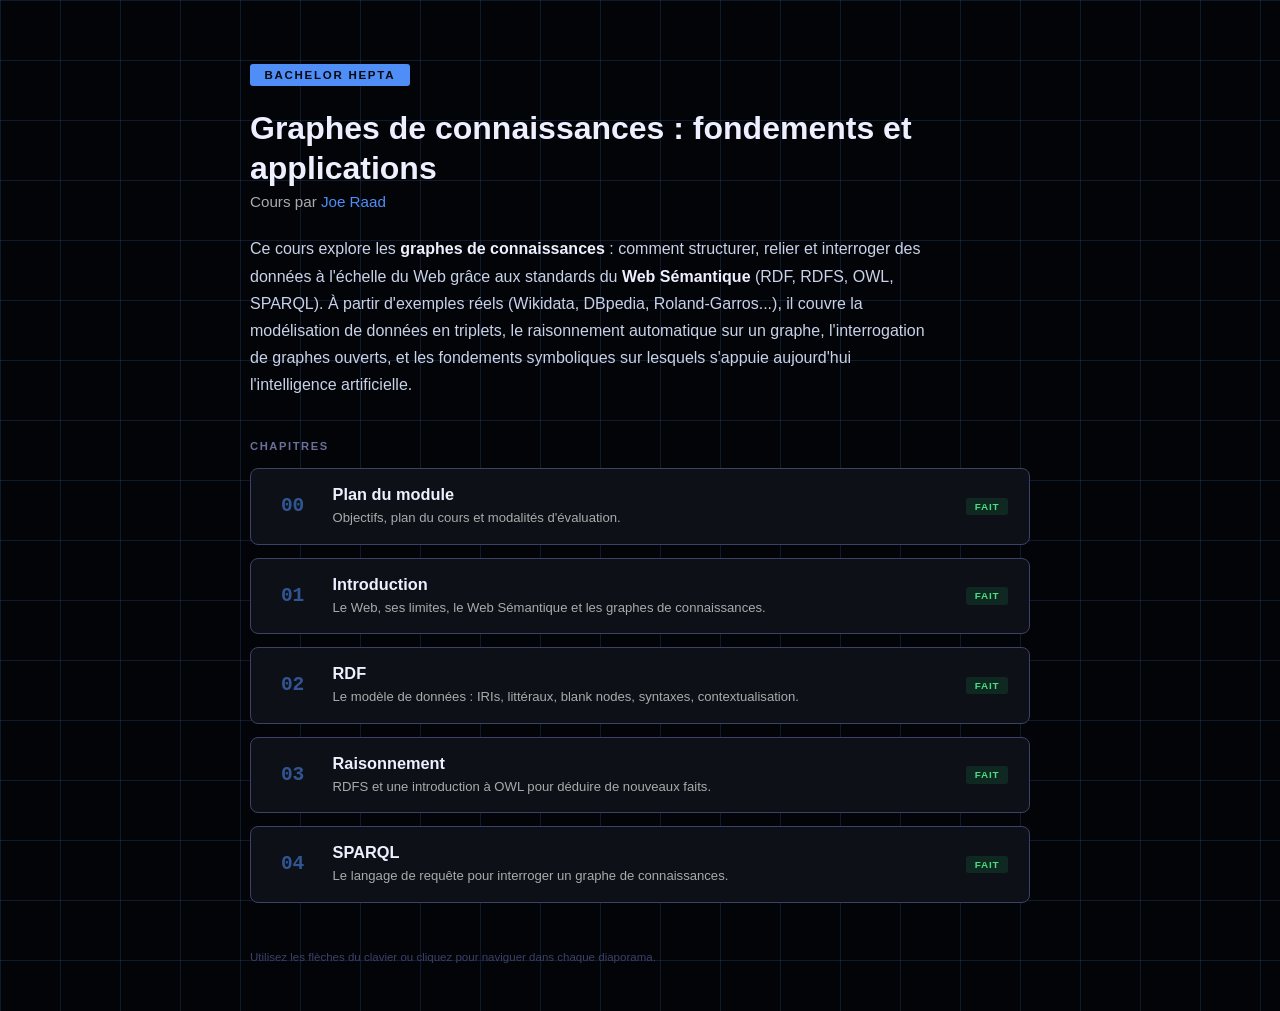
==== commit 4fba96aa: "Replace root index with a course landing page Adds a French description and a card grid linking to e" ====
--- a/index.html
+++ b/index.html
@@ -1,340 +1,190 @@
 <!doctype html>
-<html lang="en">
+<html lang="fr">
 
 <head>
-	<meta charset="utf-8">
-	<meta name="viewport" content="width=device-width, initial-scale=1.0, maximum-scale=1.0, user-scalable=no">
-	<meta name="robots" content="noindex, nofollow">
+    <meta charset="utf-8">
+    <meta name="viewport" content="width=device-width, initial-scale=1.0, maximum-scale=1.0, user-scalable=no">
+    <meta name="robots" content="noindex, nofollow">
+    <title>Graphes de Connaissances</title>
 
-	<title>BDR - Joe Raad</title>
+    <style>
+        * { box-sizing: border-box; }
+        body {
+            margin: 0;
+            min-height: 100vh;
+            background-color: #020408;
+            background-image:
+                repeating-linear-gradient(rgba(79,142,247,0.16) 0px, rgba(79,142,247,0.16) 1px, transparent 1px, transparent 60px),
+                repeating-linear-gradient(90deg, rgba(79,142,247,0.16) 0px, rgba(79,142,247,0.16) 1px, transparent 1px, transparent 60px);
+            font-family: -apple-system, BlinkMacSystemFont, "Segoe UI", Helvetica, Arial, sans-serif;
+            color: #eef0ff;
+            display: flex;
+            justify-content: center;
+            padding: 4rem 1.5rem 3rem;
+        }
+        main { width: 100%; max-width: 780px; }
 
-	<link rel="stylesheet" href="dist/reset.css">
-	<link rel="stylesheet" href="dist/reveal.css">
-	<link rel="stylesheet" href="dist/theme/night.css">
-	<link rel="stylesheet" href="css/custom.css">
+        .part-label {
+            display: inline-block;
+            background: #4f8ef7;
+            color: #09090f;
+            font-size: 0.72em;
+            font-weight: 700;
+            letter-spacing: 0.15em;
+            text-transform: uppercase;
+            padding: 0.3rem 0.9rem;
+            border-radius: 3px;
+            margin-bottom: 1.4rem;
+        }
+        h1 {
+            font-size: 2em;
+            line-height: 1.25;
+            margin: 0 0 0.3rem 0;
+            color: #eef0ff;
+        }
+        .author {
+            font-size: 0.95em;
+            color: #aaa;
+            margin: 0 0 1.6rem 0;
+        }
+        .author a { color: #4f8ef7; text-decoration: none; }
+        .author a:hover { color: #7eb8f7; }
 
-	<!-- Theme used for syntax highlighted code -->
-	<link rel="stylesheet" href="plugin/highlight/monokai.css">
+        .description {
+            font-size: 1em;
+            line-height: 1.7;
+            color: #c9d2e8;
+            margin: 0 0 2.6rem 0;
+            max-width: 680px;
+        }
+        .description strong { color: #eef0ff; }
+
+        .section-heading {
+            font-size: 0.7em;
+            font-weight: 700;
+            color: #6b7099;
+            text-transform: uppercase;
+            letter-spacing: 0.14em;
+            margin-bottom: 1rem;
+        }
+
+        .chapters {
+            display: flex;
+            flex-direction: column;
+            gap: 0.8rem;
+        }
+        .chapter-card {
+            display: flex;
+            align-items: center;
+            gap: 1.2rem;
+            border: 1px solid #3d4168;
+            border-radius: 8px;
+            padding: 1rem 1.3rem;
+            background: #0d1117;
+            text-decoration: none;
+            transition: border-color 0.15s ease, background 0.15s ease;
+        }
+        .chapter-card:hover {
+            border-color: #4f8ef7;
+            background: #101828;
+        }
+        .chapter-num {
+            flex-shrink: 0;
+            width: 2.6rem;
+            font-family: monospace;
+            font-size: 1.5em;
+            font-weight: 900;
+            color: rgba(79,142,247,0.55);
+            text-align: center;
+        }
+        .chapter-body h2 {
+            margin: 0 0 0.25rem 0;
+            font-size: 1.02em;
+            color: #eef0ff;
+        }
+        .chapter-body p {
+            margin: 0;
+            font-size: 0.82em;
+            color: #aaa;
+            line-height: 1.5;
+        }
+        .status-tag {
+            margin-left: auto;
+            flex-shrink: 0;
+            font-size: 0.62em;
+            font-weight: 700;
+            text-transform: uppercase;
+            letter-spacing: 0.08em;
+            padding: 0.2rem 0.55rem;
+            border-radius: 3px;
+            white-space: nowrap;
+        }
+        .status-done { color: #4ade80; background: rgba(46,204,113,0.12); }
+        .status-todo { color: #6b7099; background: rgba(107,112,153,0.12); }
+
+        footer {
+            margin-top: 3rem;
+            font-size: 0.72em;
+            color: #3d4168;
+        }
+    </style>
 </head>
 
 <body>
-	<div class="reveal">
-		<div class="slides">
-			<section>
-				<h2>BASES DE DONNÉES RELATIONNELLES</h2>
-				<br>
-				<h3>BACHELOR HEPTA</h3>
-				</p>
-				<p>
-				<h3><a href="http://joe-raad.com">Joe Raad</a>
-					<h3>
-						</p>
-			</section>
-			<section id="fragments">
-				<h3>Qu'est-ce qu'une base de données relationnelle (BDR) ?</h3>
-				<p>
-					C'est un système de gestion de données qui organisent les informations en tables interconnectées.
-				</p>
-				<p class="fragment">
-					Les BDR permettent de stocker, organiser et interroger des données de manière structurée.
-				</p>
-			</section>
-			<section>
-				<h3>Les feuilles de calcul sont-elles des BDR ?</h3>
-				<img src="figures/feuilles-de-calcul.png" alt="Logo IBM" style="max-width: 50%; height: auto;">
-				<p>
-					Les feuilles de calcul (comme Excel, Sheets, LibreOfficeCalc) sont accessibles et faciles à utiliser
-					ce qui les rend populaires pour des
-					tâches simples de gestion de données.
-				</p>
-				<p class="fragment">
-					Elles peuvent être considérées comme des bases de données simples, 
-					<strong>mais elles ne sont pas des BDR.</strong>
-				</p>
-			</section>
+<main>
+    <div class="part-label">Bachelor HEPTA</div>
+    <h1>Graphes de connaissances : fondements et applications</h1>
+    <p class="author">Cours par <a href="http://joe-raad.com">Joe Raad</a></p>
 
-			<section>
-				<h3>Fonctionnalités des feuilles de calcul</h3>
-				<p>
-					Avec une feuille de calcul, il est possible de :
-				<ul>
-					<li class="fragment">Stocker des données de façon structurée.
-					<li class="fragment">Trier, filtrer et rechercher des données.
-					<li class="fragment">Effectuer des calculs en utilisant des formules.
-					<li class="fragment">Créer des graphiques pour visualiser les données.
-					<li class="fragment">Partager et collaborer sur les données avec d’autres utilisateurs.
-				</ul>
-				</p>
+    <p class="description">
+        Ce cours explore les <strong>graphes de connaissances</strong> : comment structurer, relier et interroger des données à l'échelle du Web grâce aux standards du <strong>Web Sémantique</strong> (RDF, RDFS, OWL, SPARQL). À partir d'exemples réels (Wikidata, DBpedia, Roland-Garros...), il couvre la modélisation de données en triplets, le raisonnement automatique sur un graphe, l'interrogation de graphes ouverts, et les fondements symboliques sur lesquels s'appuie aujourd'hui l'intelligence artificielle.
+    </p>
 
-			</section>
+    <div class="section-heading">Chapitres</div>
+    <div class="chapters">
+        <a class="chapter-card" href="pages/0-Plan.html">
+            <span class="chapter-num">00</span>
+            <span class="chapter-body">
+                <h2>Plan du module</h2>
+                <p>Objectifs, plan du cours et modalités d'évaluation.</p>
+            </span>
+            <span class="status-tag status-done">Fait</span>
+        </a>
+        <a class="chapter-card" href="pages/1-Introduction.html">
+            <span class="chapter-num">01</span>
+            <span class="chapter-body">
+                <h2>Introduction</h2>
+                <p>Le Web, ses limites, le Web Sémantique et les graphes de connaissances.</p>
+            </span>
+            <span class="status-tag status-done">Fait</span>
+        </a>
+        <a class="chapter-card" href="pages/2-RDF.html">
+            <span class="chapter-num">02</span>
+            <span class="chapter-body">
+                <h2>RDF</h2>
+                <p>Le modèle de données : IRIs, littéraux, blank nodes, syntaxes, contextualisation.</p>
+            </span>
+            <span class="status-tag status-done">Fait</span>
+        </a>
+        <a class="chapter-card" href="pages/3-Raisonnement.html">
+            <span class="chapter-num">03</span>
+            <span class="chapter-body">
+                <h2>Raisonnement</h2>
+                <p>RDFS et une introduction à OWL pour déduire de nouveaux faits.</p>
+            </span>
+            <span class="status-tag status-done">Fait</span>
+        </a>
+        <a class="chapter-card" href="pages/4-SPARQL.html">
+            <span class="chapter-num">04</span>
+            <span class="chapter-body">
+                <h2>SPARQL</h2>
+                <p>Le langage de requête pour interroger un graphe de connaissances.</p>
+            </span>
+            <span class="status-tag status-done">Fait</span>
+        </a>
+    </div>
 
-			<section>
-				<h3>Limites des feuilles de calcul</h3>
-				<ul>
-					<li class="fragment">Sécurité et permissions limitées
-					<li class="fragment">Peu adaptée aux grands volumes
-					<li class="fragment">Pas de gestion de conflits
-					<li class="fragment">Pas de langage de requête
-					<li class="fragment">Redondance des données
-					<li class="fragment">Aucune garantie d’intégrité
-				</ul>
-				<aside class="notes">
-					- Sécurité et permissions limitées : Il est difficile de contrôler précisément qui peut voir ou
-					modifier les données.
-					- Peu adaptée aux grands volumes : Les performances diminuent rapidement avec de grandes quantités
-					de données.
-					- Pas multi-utilisateur : Les conflits apparaissent facilement si plusieurs personnes éditent le
-					fichier en même temps.
-					- Pas de langage de requête : On utilise des formules à la place d’un langage structuré comme SQL.
-					- Redondance des données : Les mêmes informations peuvent être dupliquées à plusieurs endroits, ce
-					qui augmente le risque d’erreurs.
-					- Aucune garantie d’intégrité : Il n’y a pas de règles automatiques pour empêcher les incohérences
-					ou les erreurs logiques dans les données.
-				</aside>
-			</section>
-
-			<section id="fragments">
-				<h3>Pourquoi utiliser une BDR ?</h3>
-				<p>
-				<ul>
-					<li class="fragment">Éviter la redondance des données</li>
-					<li class="fragment">Améliorer l'intégrité des données</li>
-					<li class="fragment">Interroger des données complexes</li>
-					<li class="fragment">Gérer et manipuler de grandes quantités de données</li>
-					<li class="fragment">Sécuriser les données (permissions utilisateurs)</li>
-					<li class="fragment">Gérer l'accès concurrent</li>
-				</ul>
-				</p>
-			</section>
-
-
-			<section data-transition="slide" data-background-transition="zoom">
-
-				<section>
-					<h3>Cas pratique:</h3>
-					<p>
-						Organisation des résultats des finales de Rolland Garros.
-					</p>
-					<img src="figures/rg-logo.svg" alt="Roland Garros"
-						style="max-width: 20%; height: auto;">
-				</section>
-				<section>
-					<h3>Gestion avec les feuilles de calcul</h3>
-					<img src="figures/example-rg.png" alt="Feuille de calcul des finales de Roland Garros"
-						style="max-width: 100%; height: auto;">
-				</section>
-				<section>
-					<h3>Redondance</h3>
-					<p>
-						La date de naissance de Nadal ne changera pas mais répété à plusieurs reprises.
-					</p>
-					<img src="figures/example-rg.png" alt="Feuille de calcul des finales de Roland Garros"
-						style="max-width: 100%; height: auto;">
-				</section>
-				<section>
-					<h3>Incohérence</h3>
-					<p>
-						Risque d’erreurs de saisie (ex : "Espagne", "Espagnol", "espagnole").
-					</p>
-					<img src="figures/example-rg.png" alt="Feuille de calcul des finales de Roland Garros"
-						style="max-width: 100%; height: auto;">
-				</section>
-				<section>
-					<h3>Manque d’intégrité</h3>
-					<p>
-						Aucune règle n’empêche le même joueur d’avoir deux dates de naissances différentes ou de jouer contre lui même
-					</p>
-					<img src="figures/example-rg.png" alt="Feuille de calcul des finales de Roland Garros"
-						style="max-width: 100%; height: auto;">
-				</section>
-				<section>
-					<h3>Difficulté d’analyse</h3>
-					<p>
-						Pour connaître le nombre de victoires de Nadal, il faudra uniformiser les données puis compter le nombre de fois où son nom apparait comme num joueur désigné par “victoire”
-					</p>
-					<img src="figures/example-rg.png" alt="Feuille de calcul des finales de Roland Garros"
-						style="max-width: 100%; height: auto;">
-				</section>
-				<section>
-					<h3>Passage à l’échelle</h3>
-					<p>
-						Plus la table grandit, avec des détails sur chaque partie de chaque match, plus les problèmes s’accentuent.
-					</p>
-					<img src="figures/example-rg.png" alt="Feuille de calcul des finales de Roland Garros"
-						style="max-width: 100%; height: auto;">
-				</section>
-				<section>
-					<h3>La solution en BDR</h3>
-					<img src="figures/example-rg-bd.png" alt="Feuille de calcul des finales de Roland Garros"
-						style="max-width: 70%; height: auto;">
-				</section>
-			</section>
-			<section>
-				<h3>Conclusion</h3>
-				<p>
-					Les feuilles de calcul sont pratiques pour des tâches simples, mais elles ne sont pas adaptées pour la gestion de données complexes et volumineuses.
-					</p>
-				<p class="fragment">
-					Les BDR sont essentielles pour la gestion des données dans de nombreux domaines, notamment les
-					entreprises, les administrations publiques, les transactions financières et les applications web.
-				</p>
-				<aside class="notes">
-					Par exemple, dans les entreprises, elles permettent de centraliser des informations critiques telles que les données clients, les commandes, les stocks ou la comptabilité. 
-					Dans les administrations publiques, elles servent à gérer des bases de données citoyennes (état civil, impôts, sécurité sociale). 
-					Dans le secteur des transactions financières, les BDR assurent la fiabilité et la traçabilité des opérations bancaires en temps réel, tout en garantissant la sécurité des données sensibles. 
-					Enfin, dans les applications web, comme les sites e-commerce ou les réseaux sociaux, elles gèrent efficacement les profils utilisateurs, les contenus, les historiques d’achat ou les interactions en ligne, tout en permettant un accès rapide et simultané à des millions d’utilisateurs.
-				</aside>
-			</section>
-			<section>
-				<h3>Objectifs du cours</h3>
-				<p>
-					À la fin de ce cours, vous serez capable de:
-				<ol>
-					<li>Comprendre l’histoire et la motivation des BDR</li>
-					<li>Modéliser des données de manière efficace</li>
-					<li>Créer une base de données dans un SGBD</li>
-					<li>Interroger les données avec SQL</li>
-				</ol>
-				</p>
-			</section>
-
-			<section>
-				<h3>Histoire des BDR</h3>
-				<p>
-					Les BDR ont été introduites dans les années 1970 par Edgar F. Codd, qui a proposé le modèle
-					relationnel.
-					<img src="figures/codd-image.jpeg" alt="Feuille de calcul des finales de Roland Garros"
-						style="max-width: 60%; height: auto;">
-				</p>
-			</section>
-			<section>
-				<h3>Stockage des données avant les bases de données</h3>
-				<p>
-					Jusqu'aux années 1960, les données étaient principalement stockées dans des fichiers physiques
-					(cartes perforées, bandes magnétiques, fichiers séquentiels sur disque). Chaque application gérait
-					ses propres fichiers, ce qui rendait le partage et la maintenance des données complexes et sujets
-					aux erreurs.
-				</p>
-			</section>
-			<section>
-				<h3>L'apparition des systèmes hiérarchiques</h3>
-				<p>
-					Dans les années 1960, IBM introduit le système hiérarchique IMS (Information Management System) pour
-					la mission Apollo. Les données étaient organisées en arborescences, ce qui améliorait la gestion
-					mais restait rigide et difficile à adapter à de nouveaux besoins.
-				</p>
-			</section>
-			<section>
-				<h3>Les limites des modèles hiérarchiques</h3>
-				<p>
-					Les modèles hiérarchiques dominaient jusqu'au début des années 1970. Ils souffraient
-					d'un manque de flexibilité, de redondance et de complexité dans la navigation et la modification des
-					données.
-				</p>
-			</section>
-			<section>
-				<h3>Fondation des BDR</h3>
-				<p>
-					<small>En 1970, Edgar F. (Ted) Codd, chercheur chez IBM, publie l'article fondateur.</small>
-				</p>
-				<p>
-					Il propose d'organiser les données en tables (relations), indépendamment de la structure physique,
-					pour plus de flexibilité et de simplicité.
-				</p>
-				<img src="figures/codd-paper.png" alt="Papier de Ted Codd" style="max-width: 50%; height: auto;">
-			</section>
-			<section>
-				<h3>Systèmes de gestion de base de données (SGBD)</h3>
-				<p>
-					IBM développe le prototype System R dans les années 1970, mais c'est Oracle qui lance en 1979 le
-					premier SGBD relationnel commercial.
-				</p>
-				<img src="figures/IBM-logo.jpeg" alt="Logo IBM" style="max-width: 20%; height: auto;">
-				
-				<p>
-					<small>D'autres acteurs comme IBM (DB2) et Ingres suivent rapidement, adoptant aussi le modèle
-						relationnel de Codd.</small>
-				</p>
-			</section>
-			<section>
-				<h3>L'arrivée du langage SQL</h3>
-				<p>
-					Le langage SQL (Structured Query Language) est conçu dans le cadre du projet System R chez IBM au
-					milieu des années 1970. Il devient rapidement le standard pour interroger et manipuler les bases de
-					données relationnelles, et est adopté par tous les grands SGBD dès les années 1980.
-				</p>
-			</section>
-			<section>
-				<h3>Motivation des BDR</h3>
-				<p>
-					Les BDR permettent de structurer les données, d'assurer leur intégrité et de faciliter leur
-					manipulation.
-				</p>
-			</section>
-			<section>
-				<h3>Modélisation des données</h3>
-				<p>
-					La modélisation des données est le processus de création d'un modèle abstrait qui représente les
-					données et leurs relations.
-				</p>
-			</section>
-
-			<section>
-				<h3>Modèle relationnel</h3>
-				<p>
-					Le modèle relationnel organise les données en tables, où chaque table représente une entité et les
-					colonnes représentent les attributs de cette entité.
-				</p>
-			</section>
-			<section>
-				<h3>Création d’une BDR</h3>
-				<p>
-					Pour créer une base de données relationnelle, on utilise un SGBD (Système de Gestion de Base de
-					Données) comme MySQL, PostgreSQL ou SQLite.
-				</p>
-			</section>
-			<section>
-				<h3>Interrogation des données avec SQL</h3>
-				<p>
-					SQL (Structured Query Language) est le langage standard pour interagir avec les bases de données
-					relationnelles.
-				</p>
-			</section>
-			<section>
-				<h3>Le cours est divisé en plusieurs sections</h3>
-				<ol>
-					<li>Introduction aux BDR</li>
-					<li>Modélisation des données</li>
-					<li>Création d’une BDR</li>
-					<li>Interrogation des données avec SQL</li>
-				</ol>
-			</section>
-
-			<section>
-				<h3>Conclusion</h3>
-				<p>
-					Les bases de données relationnelles sont essentielles pour la gestion des données dans de nombreux
-					domaines.
-				</p>
-			</section>
-		</div>
-	</div>
-
-	<script src="dist/reveal.js"></script>
-	<script src="plugin/notes/notes.js"></script>
-	<script src="plugin/markdown/markdown.js"></script>
-	<script src="plugin/highlight/highlight.js"></script>
-	<script>
-		// More info about initialization & config:
-		// - https://revealjs.com/initialization/
-		// - https://revealjs.com/config/
-		Reveal.initialize({
-			hash: true,
-
-			// Learn about plugins: https://revealjs.com/plugins/
-			plugins: [RevealMarkdown, RevealHighlight, RevealNotes]
-		});
-	</script>
+    <footer>Utilisez les flèches du clavier ou cliquez pour naviguer dans chaque diaporama.</footer>
+</main>
 </body>
-
-</html>+</html>
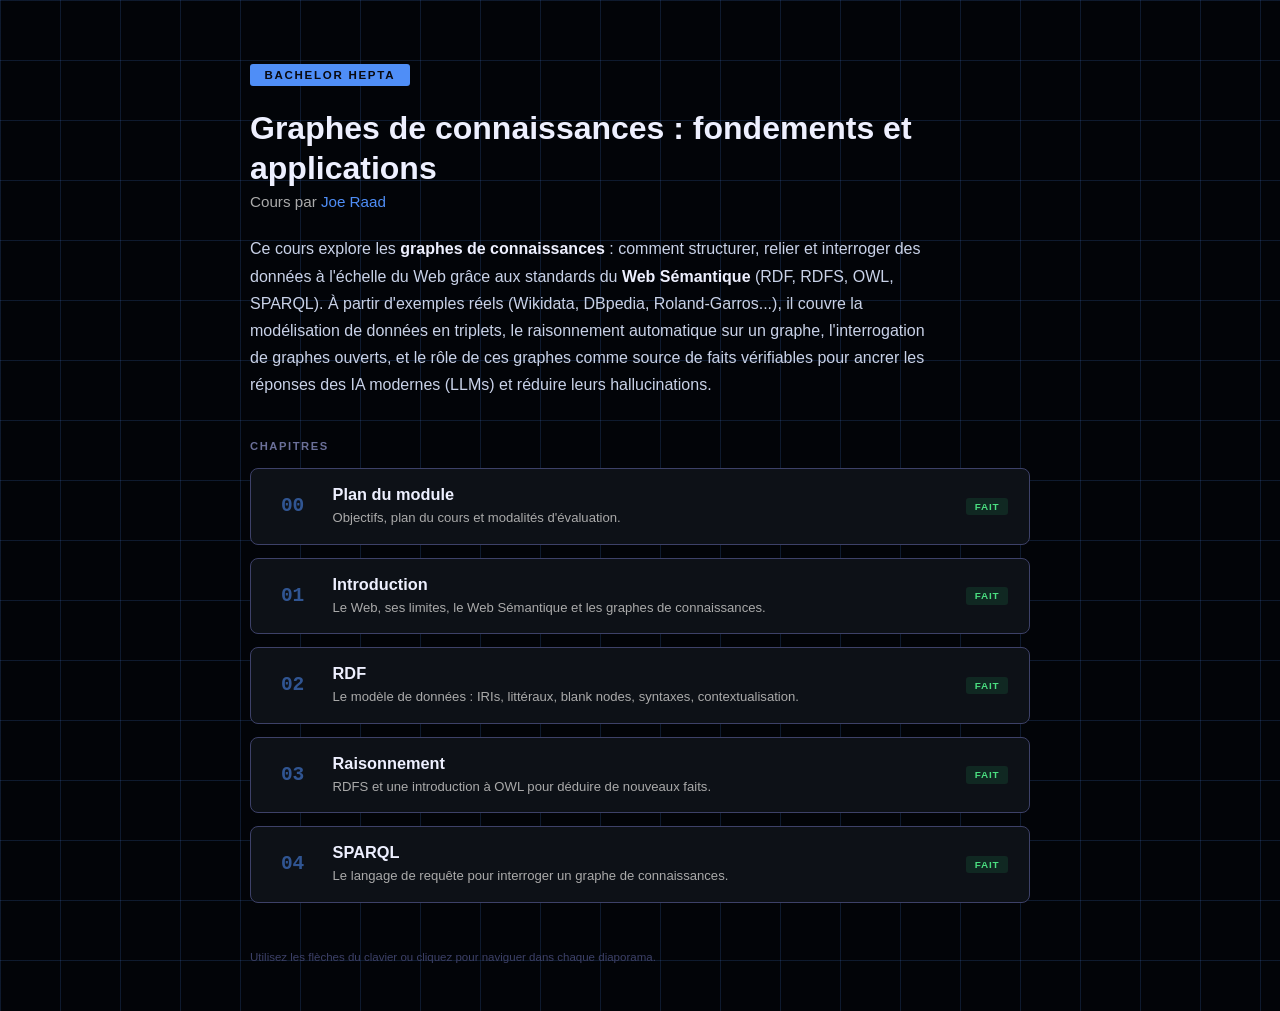
==== commit 330b92af: "Clarify AI angle in landing page description Replace the vague "fondements symboliques" closer with " ====
--- a/index.html
+++ b/index.html
@@ -137,7 +137,7 @@
     <p class="author">Cours par <a href="http://joe-raad.com">Joe Raad</a></p>
 
     <p class="description">
-        Ce cours explore les <strong>graphes de connaissances</strong> : comment structurer, relier et interroger des données à l'échelle du Web grâce aux standards du <strong>Web Sémantique</strong> (RDF, RDFS, OWL, SPARQL). À partir d'exemples réels (Wikidata, DBpedia, Roland-Garros...), il couvre la modélisation de données en triplets, le raisonnement automatique sur un graphe, l'interrogation de graphes ouverts, et les fondements symboliques sur lesquels s'appuie aujourd'hui l'intelligence artificielle.
+        Ce cours explore les <strong>graphes de connaissances</strong> : comment structurer, relier et interroger des données à l'échelle du Web grâce aux standards du <strong>Web Sémantique</strong> (RDF, RDFS, OWL, SPARQL). À partir d'exemples réels (Wikidata, DBpedia, Roland-Garros...), il couvre la modélisation de données en triplets, le raisonnement automatique sur un graphe, l'interrogation de graphes ouverts, et le rôle de ces graphes comme source de faits vérifiables pour ancrer les réponses des IA modernes (LLMs) et réduire leurs hallucinations.
     </p>
 
     <div class="section-heading">Chapitres</div>
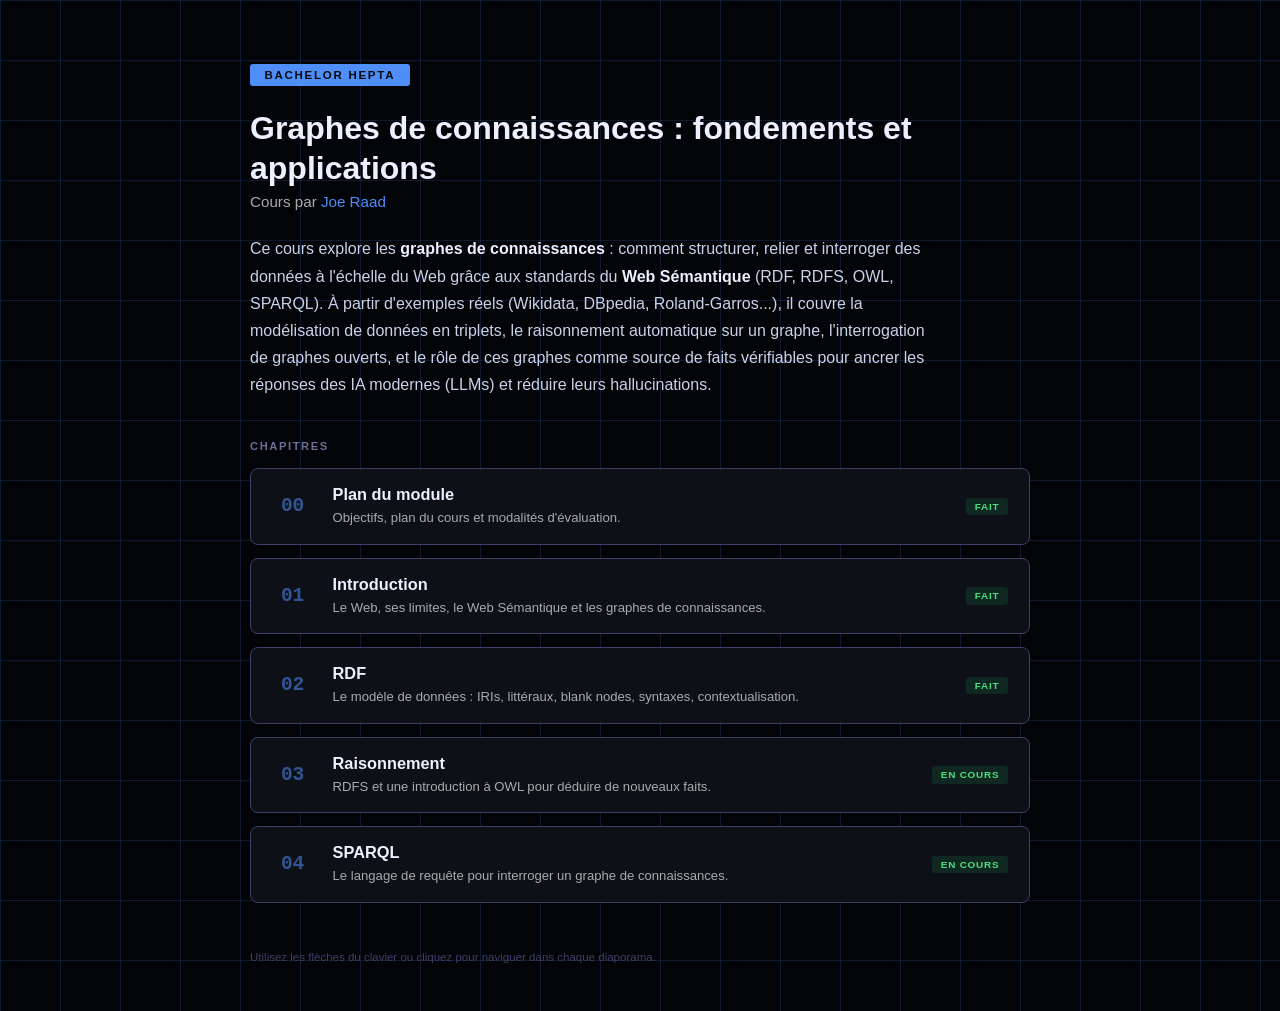
==== commit 5f80d047: "small fix" ====
--- a/index.html
+++ b/index.html
@@ -172,7 +172,7 @@
                 <h2>Raisonnement</h2>
                 <p>RDFS et une introduction à OWL pour déduire de nouveaux faits.</p>
             </span>
-            <span class="status-tag status-done">Fait</span>
+            <span class="status-tag status-done">En cours</span>
         </a>
         <a class="chapter-card" href="pages/4-SPARQL.html">
             <span class="chapter-num">04</span>
@@ -180,7 +180,7 @@
                 <h2>SPARQL</h2>
                 <p>Le langage de requête pour interroger un graphe de connaissances.</p>
             </span>
-            <span class="status-tag status-done">Fait</span>
+            <span class="status-tag status-done">En cours</span>
         </a>
     </div>
 
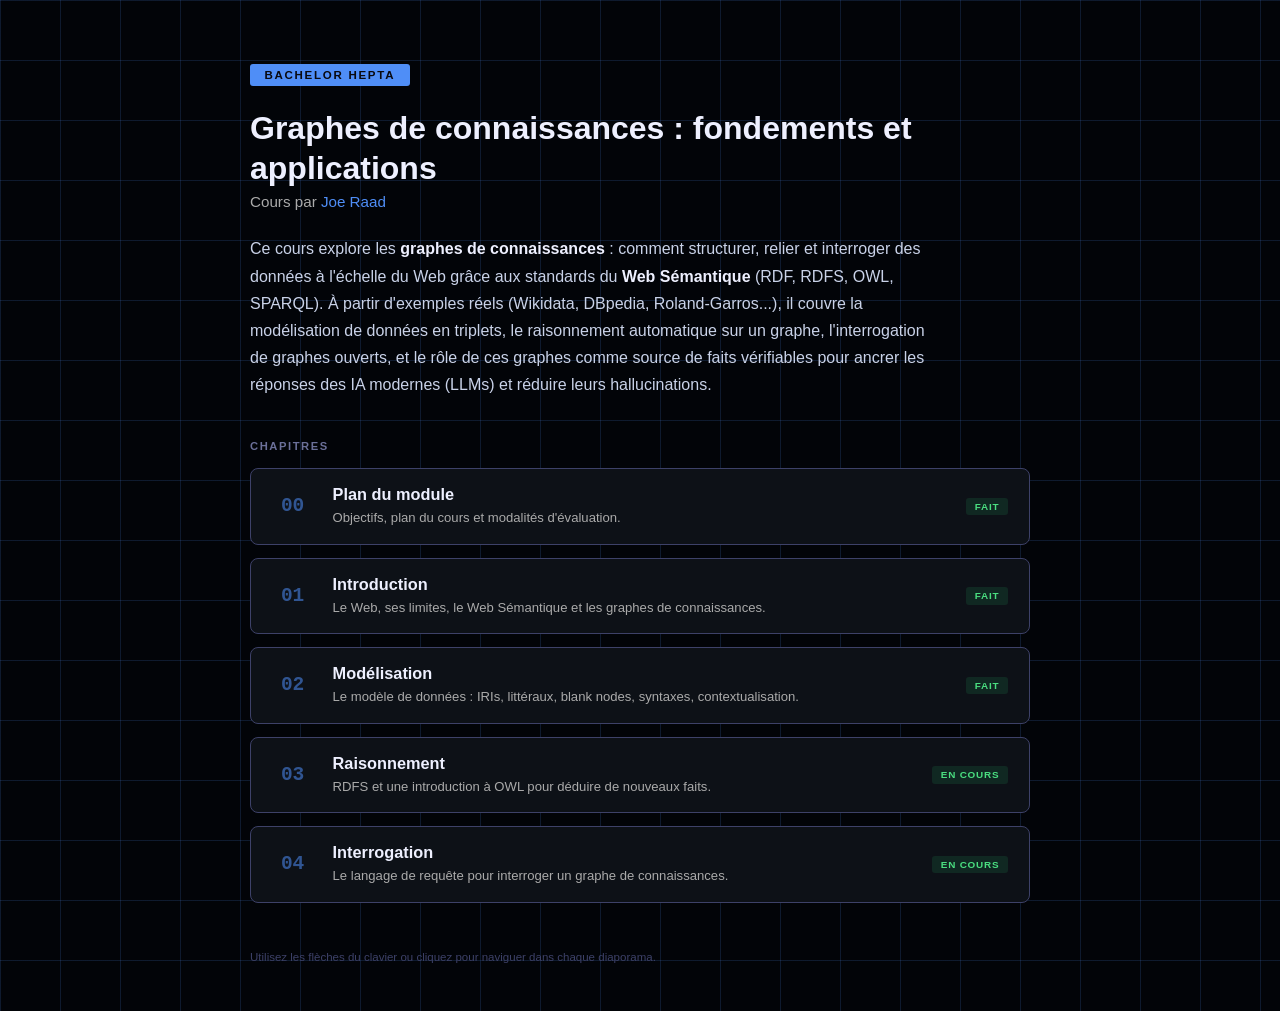
==== commit dd212f02: "Rename chapters 2 (RDF) and 4 (SPARQL) to abstract titles Chapter titles now read as a pedagogical a" ====
--- a/index.html
+++ b/index.html
@@ -158,10 +158,10 @@
             </span>
             <span class="status-tag status-done">Fait</span>
         </a>
-        <a class="chapter-card" href="pages/2-RDF.html">
+        <a class="chapter-card" href="pages/2-Modélisation.html">
             <span class="chapter-num">02</span>
             <span class="chapter-body">
-                <h2>RDF</h2>
+                <h2>Modélisation</h2>
                 <p>Le modèle de données : IRIs, littéraux, blank nodes, syntaxes, contextualisation.</p>
             </span>
             <span class="status-tag status-done">Fait</span>
@@ -174,10 +174,10 @@
             </span>
             <span class="status-tag status-done">En cours</span>
         </a>
-        <a class="chapter-card" href="pages/4-SPARQL.html">
+        <a class="chapter-card" href="pages/4-Interrogation.html">
             <span class="chapter-num">04</span>
             <span class="chapter-body">
-                <h2>SPARQL</h2>
+                <h2>Interrogation</h2>
                 <p>Le langage de requête pour interroger un graphe de connaissances.</p>
             </span>
             <span class="status-tag status-done">En cours</span>
